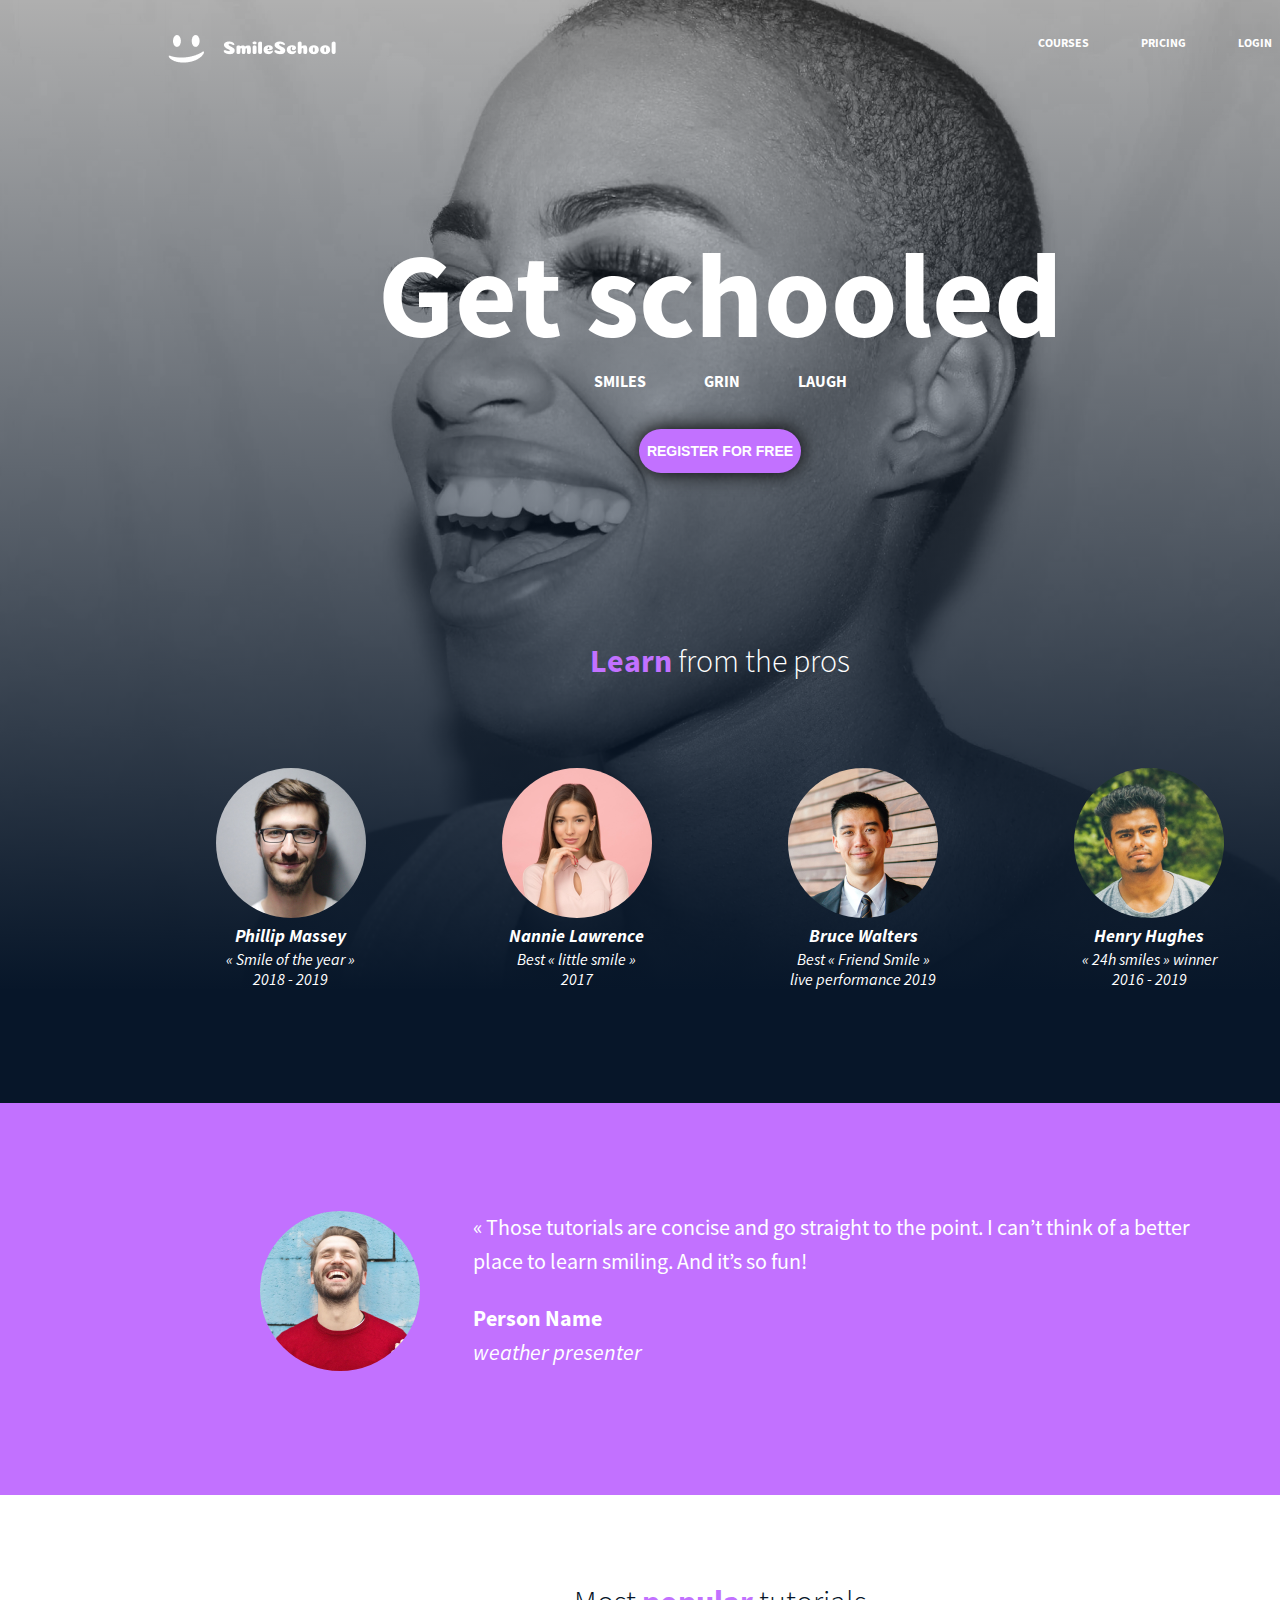
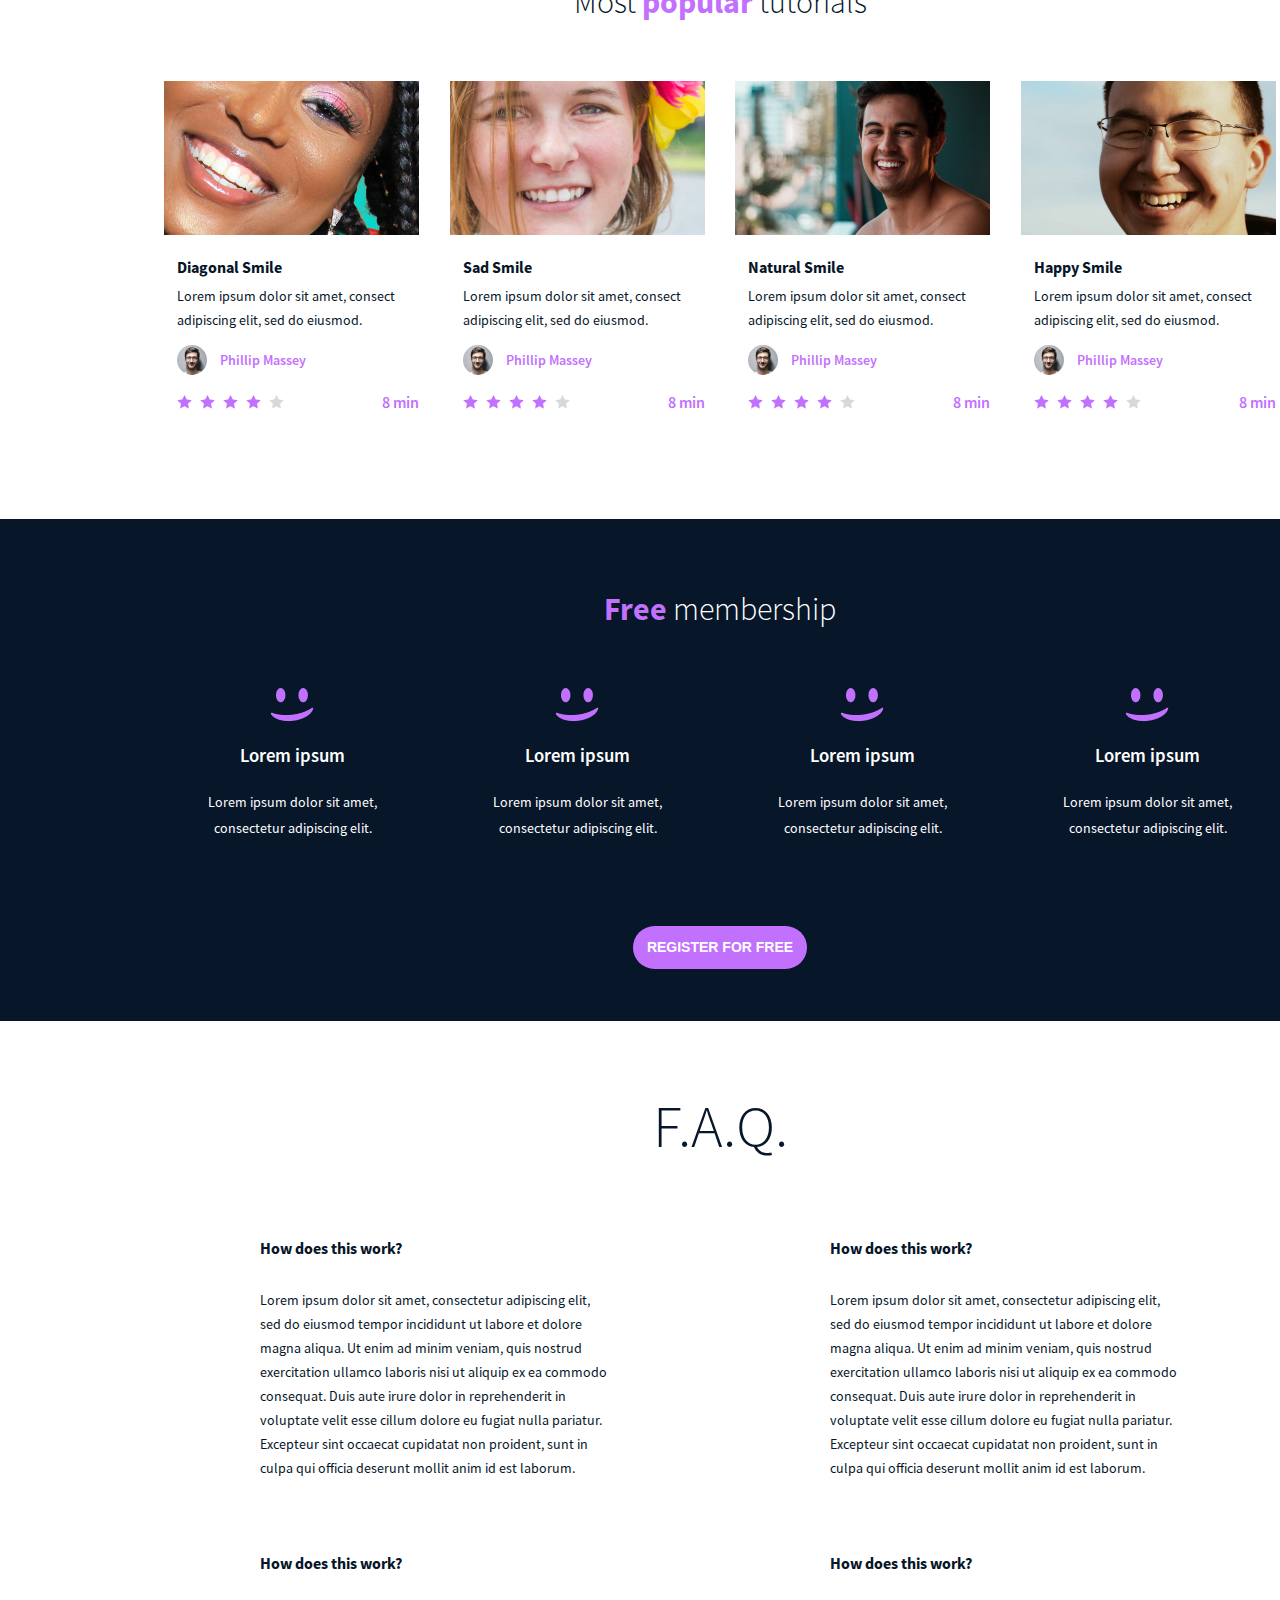
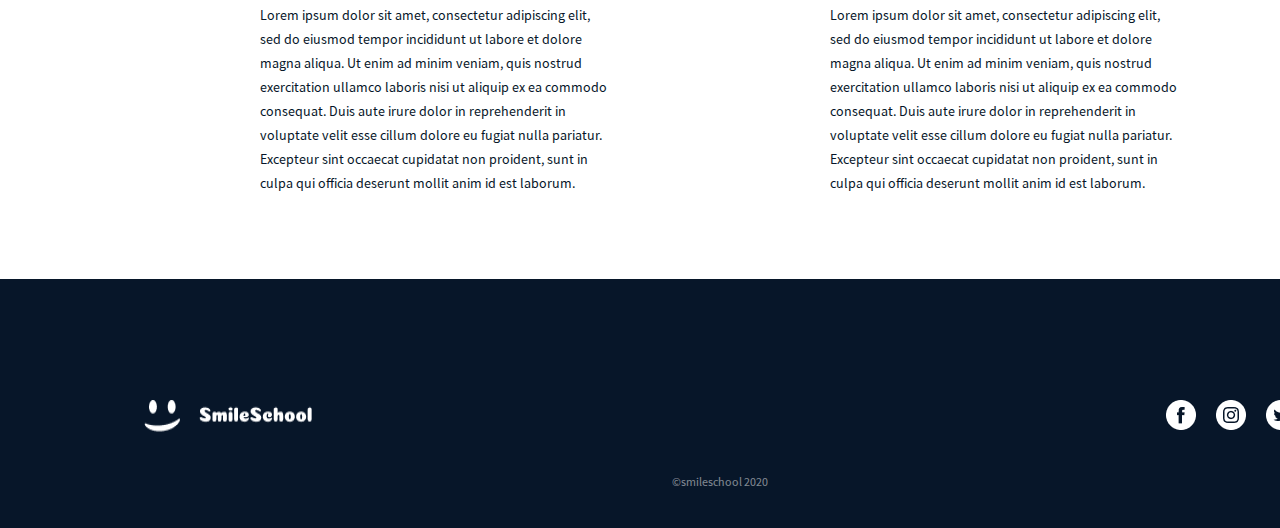
==== css_advanced/index.html @ 0a0bbfdd "Ad filter to background image" ====
<!DOCTYPE html>
<html lang="en">
<head>
    <link rel="stylesheet" href="styles.css">
    <meta charset="utf-8">
    <meta  name="viewport" content="width=device-width">
    
    <title>Get schooled</title>
</head>
<body>
    <header>
        <div id="header-div">
            <a href=""><img src="./images/logo.png" alt="Smile School logo"></a>
            <div id="header-menu">
                <a href="">COURSES</a>
                <a href="">PRICING</a>
                <a href="">LOGIN</a>
            </div>
        </div>
    </header>
    <main>
        <!-- BANNER SECTION-->
        <section id="banner-section">
            <div id="banner-background">
                <img id="banner-image" src="images/background.png" alt="woman smiling very happily with eyes semi closed, in a photo shoot">
            </div>
            <div>
                <h1>Get schooled</h1>
                <div id="subtitle">
                    <p>SMILES</p>
                    <p>GRIN</p>
                    <p>LAUGH</p>
                </div>
                <button id="banner-register-button" class="register-button">REGISTER FOR FREE</button>
            </div>
            <div id="pros-div">
                <h2><span>Learn</span> from the pros</h2>
                <div id="pros-quotes-div">
                    <div class="pro-quote-div">
                        <img class="round-edge" src="./images/pros/0.png" alt="Phillip's photo">
                        <h3 class="pros-quote-author">Phillip Massey</h3>
                        <p>
                            « Smile of the year »
                            <br>
                            2018 - 2019
                        </p>
                    </div>
                    <div class="pro-quote-div">
                        <img class="round-edge" src="./images/pros/1.png" alt="Nannie's photo">
                        <h3 class="pros-quote-author">Nannie Lawrence</h3>
                        <p>
                            Best « little smile »
                            <br>
                            2017
                        </p>
                    </div>
                    <div class="pro-quote-div">
                        <img class="round-edge" src="./images/pros/2.png" alt="Bruce's photo">
                        <h3 class="pros-quote-author">Bruce Walters</h3>
                        <p>
                            Best « Friend Smile »
                            <br>
                            live performance 2019
                        </p>
                    </div>
                    <div class="pro-quote-div">
                        <img class="round-edge" src="./images/pros/3.png" alt="Henry's photo">
                        <h3 class="pros-quote-author">Henry Hughes</h3>
                        <p>
                            « 24h smiles » winner
                            <br>
                            2016 - 2019
                        </p>
                    </div>
                </div>
            </div>
        </section>
        <!-- QUOTE BLOCK -->

        <section id="quote-section">
            <div id="quote-div">
                <img class="round-edge" src="./images/testimony_profile.png" alt="weather presenter's photo">
                <figure>
                    <blockquote>
                        « Those tutorials are concise and go straight to the point. I can’t think of a better place to learn smiling. And it’s so fun!
                    </blockquote>
                    <div>
                        <cite>Person Name</cite>
                    
                        <figcaption>weather presenter</figcaption>
                    </div>
                </figure>
            </div>
        </section>

        <!-- VIDEOS SECTION -->

        <section id="videos-section">
            <h2>Most <span>popular</span> tutorials</h2>
            <div id="videos-block">
                <div class="video-block">
                    <img src="./images/tutorials/thumbnails/0.png" alt="">
                    <h3>Diagonal Smile</h3>
                    <p>Lorem ipsum dolor sit amet, consect adipiscing elit, sed do eiusmod.</p>
                    <div class="author-block">
                        <img class="round-edge" src="./images/tutorials/authors/0.png" alt="Phillip Massey's photo">
                        <h4>Phillip Massey</h4>
                    </div>
                    <div class="rating-block">
                        <img src="images/tutorials/rating.png" alt="4 stars">
                        <span>8 min</span>
                    </div>
                </div>
                <div class="video-block">
                    <img src="./images/tutorials/thumbnails/1.png" alt="">
                    <h3>Sad Smile</h3>
                    <p>Lorem ipsum dolor sit amet, consect adipiscing elit, sed do eiusmod.</p>
                    <div class="author-block">
                        <img class="round-edge" src="./images/tutorials/authors/0.png" alt="">
                        <h4>Phillip Massey</h4>
                    </div>
                    <div class="rating-block">
                        <img src="images/tutorials/rating.png" alt="4 stars">
                        <span>8 min</span>
                    </div>
                </div>
                <div class="video-block">
                    <img src="./images/tutorials/thumbnails/2.png" alt="">
                    <h3>Natural Smile</h3>
                    <p>Lorem ipsum dolor sit amet, consect adipiscing elit, sed do eiusmod.</p>
                    <div class="author-block">
                        <img class="round-edge" src="./images/tutorials/authors/0.png" alt="">
                        <h4>Phillip Massey</h4>
                    </div>
                    <div class="rating-block">
                        <img src="images/tutorials/rating.png" alt="4 stars">
                        <span>8 min</span>
                    </div>
                </div>
                <div class="video-block">
                    <img src="./images/tutorials/thumbnails/3.png" alt="">
                    <h3>Happy Smile</h3>
                    <p>Lorem ipsum dolor sit amet, consect adipiscing elit, sed do eiusmod.</p>
                    <div class="author-block">
                        <img class="round-edge" src="./images/tutorials/authors/0.png" alt="">
                        <h4>Phillip Massey</h4>
                    </div>
                    <div class="rating-block">
                        <img src="images/tutorials/rating.png" alt="4 stars">
                        <span>8 min</span>
                    </div>
                </div>
            </div>
        </section>

        <section id="membership-section">
            <h2><span>Free</span> membership</h2>
            <div id="memberships-list">
                <div class="membership">
                    <img src="./images/smile.png" alt="Smile School's logo, without text">
                    <h3>Lorem ipsum</h3>
                    <p>Lorem ipsum dolor sit amet, consectetur adipiscing elit.</p>
                </div>
                <div class="membership">
                    <img src="./images/smile.png" alt="Smile School's logo, without text">
                    <h3>Lorem ipsum</h3>
                    <p>Lorem ipsum dolor sit amet, consectetur adipiscing elit.</p>
                </div>
                <div class="membership">
                    <img src="./images/smile.png" alt="Smile School's logo, without text">
                    <h3>Lorem ipsum</h3>
                    <p>Lorem ipsum dolor sit amet, consectetur adipiscing elit.</p>
                </div>
                <div class="membership">
                    <img src="./images/smile.png" alt="Smile School's logo, without text">
                    <h3>Lorem ipsum</h3>
                    <p>Lorem ipsum dolor sit amet, consectetur adipiscing elit.</p>
                </div>
            </div>
            <button id="membership-register-button" class="register-button">REGISTER FOR FREE</button>
        </section>

        <section id="FAQ-section">
            <h2>F.A.Q.</h2>
            <div class="FAQ-row-block">
                <div class="FAQ-item-block">
                    <h3 class="FAQ-question">How does this work?</h3>
                    <p class="FAQ-answer">Lorem ipsum dolor sit amet, consectetur adipiscing elit, sed do eiusmod tempor incididunt ut labore et dolore magna aliqua. Ut enim ad minim veniam, quis nostrud exercitation ullamco laboris nisi ut aliquip ex ea commodo consequat. Duis aute irure dolor in reprehenderit in voluptate velit esse cillum dolore eu fugiat nulla pariatur. Excepteur sint occaecat cupidatat non proident, sunt in culpa qui officia deserunt mollit anim id est laborum.</p>
                </div>
                <div class="FAQ-item-block">
                    <h3 class="FAQ-question">How does this work?</h3>
                    <p class="FAQ-answer">Lorem ipsum dolor sit amet, consectetur adipiscing elit, sed do eiusmod tempor incididunt ut labore et dolore magna aliqua. Ut enim ad minim veniam, quis nostrud exercitation ullamco laboris nisi ut aliquip ex ea commodo consequat. Duis aute irure dolor in reprehenderit in voluptate velit esse cillum dolore eu fugiat nulla pariatur. Excepteur sint occaecat cupidatat non proident, sunt in culpa qui officia deserunt mollit anim id est laborum.</p>
                </div>
            </div>
            <div class="FAQ-row-block">
                <div class="FAQ-item-block">
                    <h3 class="FAQ-question">How does this work?</h3>
                    <p class="FAQ-answer">Lorem ipsum dolor sit amet, consectetur adipiscing elit, sed do eiusmod tempor incididunt ut labore et dolore magna aliqua. Ut enim ad minim veniam, quis nostrud exercitation ullamco laboris nisi ut aliquip ex ea commodo consequat. Duis aute irure dolor in reprehenderit in voluptate velit esse cillum dolore eu fugiat nulla pariatur. Excepteur sint occaecat cupidatat non proident, sunt in culpa qui officia deserunt mollit anim id est laborum.</p>
                </div>
                <div class="FAQ-item-block">
                    <h3 class="FAQ-question">How does this work?</h3>
                    <p class="FAQ-answer">Lorem ipsum dolor sit amet, consectetur adipiscing elit, sed do eiusmod tempor incididunt ut labore et dolore magna aliqua. Ut enim ad minim veniam, quis nostrud exercitation ullamco laboris nisi ut aliquip ex ea commodo consequat. Duis aute irure dolor in reprehenderit in voluptate velit esse cillum dolore eu fugiat nulla pariatur. Excepteur sint occaecat cupidatat non proident, sunt in culpa qui officia deserunt mollit anim id est laborum.</p>
                </div>
            </div>
        </section>
    </main>
    <footer>
        <div>
            <div id="footer-row-block">
                <img src="./images/logo.png" alt="Smile School's logo, with its name">
                <div id="footer-sites">
                    <a href=""><img src="./images/footer/Facebook_White.png" alt="Facebook logo"></a>
                    <a href=""><img src="./images/footer/Instagram_White.png" alt="Instagram logo"></a>
                    <a href=""><img src="./images/footer/Twitter_White.png" alt="Twitter logo"></a>
                </div>
            </div>
            <p id="footer-copyright">©smileschool 2020</p>
        </div>
    </footer>
</body>
</html>
---- css_advanced/styles.css ----
@font-face {
    font-family: 'Source Sans Pro';
    src: url('./fonts/SourceSansPro-Regular.otf');
}

@font-face {
    font-family: 'Source Sans Pro';
    src: url('./fonts/SourceSansPro-Light.otf');
    font-weight: 300;
}

@font-face {
    font-family: 'Source Sans Pro';
    src: url('./fonts/SourceSansPro-Semibold.otf');
    font-weight: 600;
}

@font-face {
    font-family: 'Source Sans Pro';
    src: url('./fonts/SourceSansPro-Bold.otf');
    font-weight: bold;
}

@font-face {
    font-family: 'Source Sans Pro';
    src: url('./fonts/SourceSansPro-BoldIt.otf');
    font-weight: bold;
    font-style: italic;
}

@font-face {
    font-family: 'Source Sans Pro';
    src: url('./fonts/SourceSansPro-It.otf');
    font-style: italic;
}

@font-face {
    font-family: 'Source Sans Pro';
    src: url('./fonts/SourceSansPro-Black.otf');
    font-weight: 900;
}

body {
    width: 1440px;
    margin: 0;
    padding: 0;

    font-family: 'Source Sans Pro';
}

header {
    width: inherit;

    position: absolute;
    top: 35.02px;

    color: #FFFFFF;

    z-index: 1;
}

#header-div {
    width: 1103.41px;
    height: 29.46px;

    margin: auto;

    display: flex;
    justify-content: space-between;
}

#header-menu {
    width: 234px;
    height: 15px;
    display: flex;
    justify-content: space-between;
}

header a {
    font-weight: bold;
    font-size: 12px;
    line-height: 15.08px;
    text-decoration: none;
    color: #FFFFFF;
}

.round-edge {
    object-fit: cover;
    border-radius: 50%;
}

#banner-section {
    background-color: #071629;
    color: #FFFFFF;
    text-align: center;
}

#banner-section * {
    margin: 0;
}
#banner-section > * {
    position: relative;
    z-index: 1;
}
#banner-background {
    position: absolute;
    top: 0;
    left: 0;
    z-index: 0;
}
#banner-image {
    z-index: 0;
    filter: grayscale(100%);
}

#banner-background:after {
    position: absolute;
    content: "";
    height: 100%;
    width: 100%;
    top: 0;
    left: 0;
    background: linear-gradient(to bottom, #07162900, #071629FF);
}

#banner-register-button {
    background-color: #C271FF;
    margin-top: 38px;

    box-shadow: 0px 0px 20px 0px #000000;
}

#banner-section h1 {
    font-size: 120px;
    line-height: 150.84px;

    padding-top: 220px;
}

#subtitle {
    width: 253px;
    margin: auto;

    display: flex;
    justify-content: space-between;

    font-size: 16px;
    font-weight: bold;
    line-height: 20.11px;
}

#banner-section h2 {
    font-weight: 300;
    font-size: 32px;
    line-height: 40.22px;
    color: #FFFFFF;
}

#pros-div {
    height: 364.37px;

    margin-top: 168px;
    padding-bottom: 98px;

    display: flex;
    flex-direction: column;
    justify-content: space-between;
}

#pros-div h2 {
    font-size: 32px;
    font-weight: 300;
    line-height: 40.22px;
}

#pros-quotes-div {
    width: 1009px;
    height: 237px;

    margin: auto;
    margin-top: 0px;
    margin-bottom: 0px;

    display: flex;
    justify-content: space-between;

    font-style: italic;
    font-weight: normal;
}

#pros-quote-div {
    text-align: center;
    width: max-content;
}

.pros-quote-author {
    font-size: 18px;
    line-height: 27px;
    font-weight: 900;
}

.register-button {
    color: #FFFFFF;
    background-color: #C271FF;

    font-size: 14px;
    font-weight: 600;

    width: 162px;
    height: 44px;

    border: none;
    border-radius: 22px;

    margin: auto;
    margin-top: 0;
    margin-bottom: 0;
}

#quote-section {
    height: 392px;

    color: #FFFFFF;
    background-color: #C271FF;

    font-size: 22px;
    line-height: 33.6px;
}
#quote-div {
    width: 943px;
    height: 160px;

    position: relative;
    left: 260px;
    top: 108px;

    display: flex;
    justify-content: space-between;
}

#quote-div * {
    margin: 0;
}

#quote-section figure {
    width: 730px;
    height: 158px;

    display: flex;
    flex-direction: column;
    justify-content: space-between;

    text-align: left;
}
#quote-section cite {
    font-weight: bold;
    font-style: normal;
}
#quote-section figcaption {
    font-style: italic;
}

h2 {
    font-weight: 300;
    font-size: 32px;
    line-height: 40.22px;
}

h2 span {
    color: #C271FF;

    font-weight: bold;
}

#videos-section {
    text-align: center;

    color: #071629;

    width: 1228px;
    height: 450px;

    margin: auto;
    margin-top: 87px;
    margin-bottom: 87px;

    display: flex;
    flex-direction: column;
    justify-content: space-between;
}
#videos-section h2 {
    margin: 0;
}
#videos-block {
    padding: 58px;
    display: flex;
    justify-content: space-between;
    text-align: left;
}
.video-block {
    width: 255px;
    height: 335px;
}
.video-block * {
    margin: 0px;
}
.video-block > * {
    margin: 0px 0px 0px 13px;
}

.video-block > img {
    margin-left: 0px;
    margin-bottom: 18px;
}
.video-block h3 {
    color: #071629;

    font-weight: bold;
    font-size: 16px;
    line-height: 20.11px;

    margin-bottom: 7.6px;
}
.video-block p {
    color: #071629;

    height: 48px;
    margin-bottom: 13px;

    font-weight: normal;
    font-size: 14px;
    line-height: 24px;
}
.author-block {
    display: flex;
    align-items: center;

    margin-bottom: 14px;
}
.author-block h4 {
    color: #C271FF;

    font-weight: 600;
    font-size: 14px;
    line-height: 27px;

    margin-left: 13px;
}

.rating-block {
    display: flex;
    justify-content: space-between;
    align-items: center;
}

.rating-block span {
    color: #C271FF;
    font-weight: 600;
    size: 14px;
    line-height: 27px;
}

#membership-section {
    color: #FFFFFF;
    background-color: #071629;
    text-align: center;

    height: 502px;

    box-sizing: border-box;
    padding-top: 70px;
    padding-bottom: 52px;

    display: flex;
    flex-direction: column;
}
#membership-section * {
    box-sizing: content-box;
}

#membership-section h2 {
    margin: 0;
}

#memberships-list {
    display: flex;
    justify-content: space-between;
    padding: 58px 164px 85px 164px;
}

.membership {
    width: 257px;
    height: 153px;

    display: flex;
    flex-direction: column;
    justify-content: space-between;
}
.membership * {
    margin: 0 auto;
}

.membership h3 {
    font-weight: 600;
    size: 18px;
    line-height: 26px;
}

.membership p {
    width: 215px;

    font-weight: normal;
    font-size: 14px;
    line-height: 26px;
}

#FAQ-section {
    margin: auto;
    margin-top: 67px;
    margin-bottom: 84px;

    width: 920px;
    height: 707px;

    display: flex;
    flex-direction: column;
    justify-content: space-between;

    color: #071629;
}

#FAQ-section * {
    margin: 0;
}

#FAQ-section h2 {
    font-weight: 300;
    font-size: 60px;
    line-height: 75.42px;

    align-self: center;
}

.FAQ-row-block {
    display: flex;
    justify-content: space-between;
}

.FAQ-item-block {
    width: 350px;
    height: 242px;

    display: flex;
    flex-direction: column;
    justify-content: space-between;
}

.FAQ-question {
    font-weight: bold;
    font-size: 16px;
    line-height: 20.11px;
}

.FAQ-answer {
    font-weight: normal;
    font-size: 14px;
    line-height: 24px;
}

footer {
    display: flex;
    height: 249px;
    background-color: #071629;
    justify-content: flex-end;
    flex-direction: column;
    padding: 0 10% 0 10%;
}
  
#footer-row-block {
    display: flex;
    justify-content: space-between;
    margin-bottom: 40px;
}

#footer-sites {
    width: 130px;
    display: flex;
    justify-content: space-between;
}
  
#footer-copyright {
    color: rgba(255, 255, 255, 0.502);

    text-align: center;

    font-size: 12px;
    line-height: 15.08px;

    margin-bottom: 39px;
}
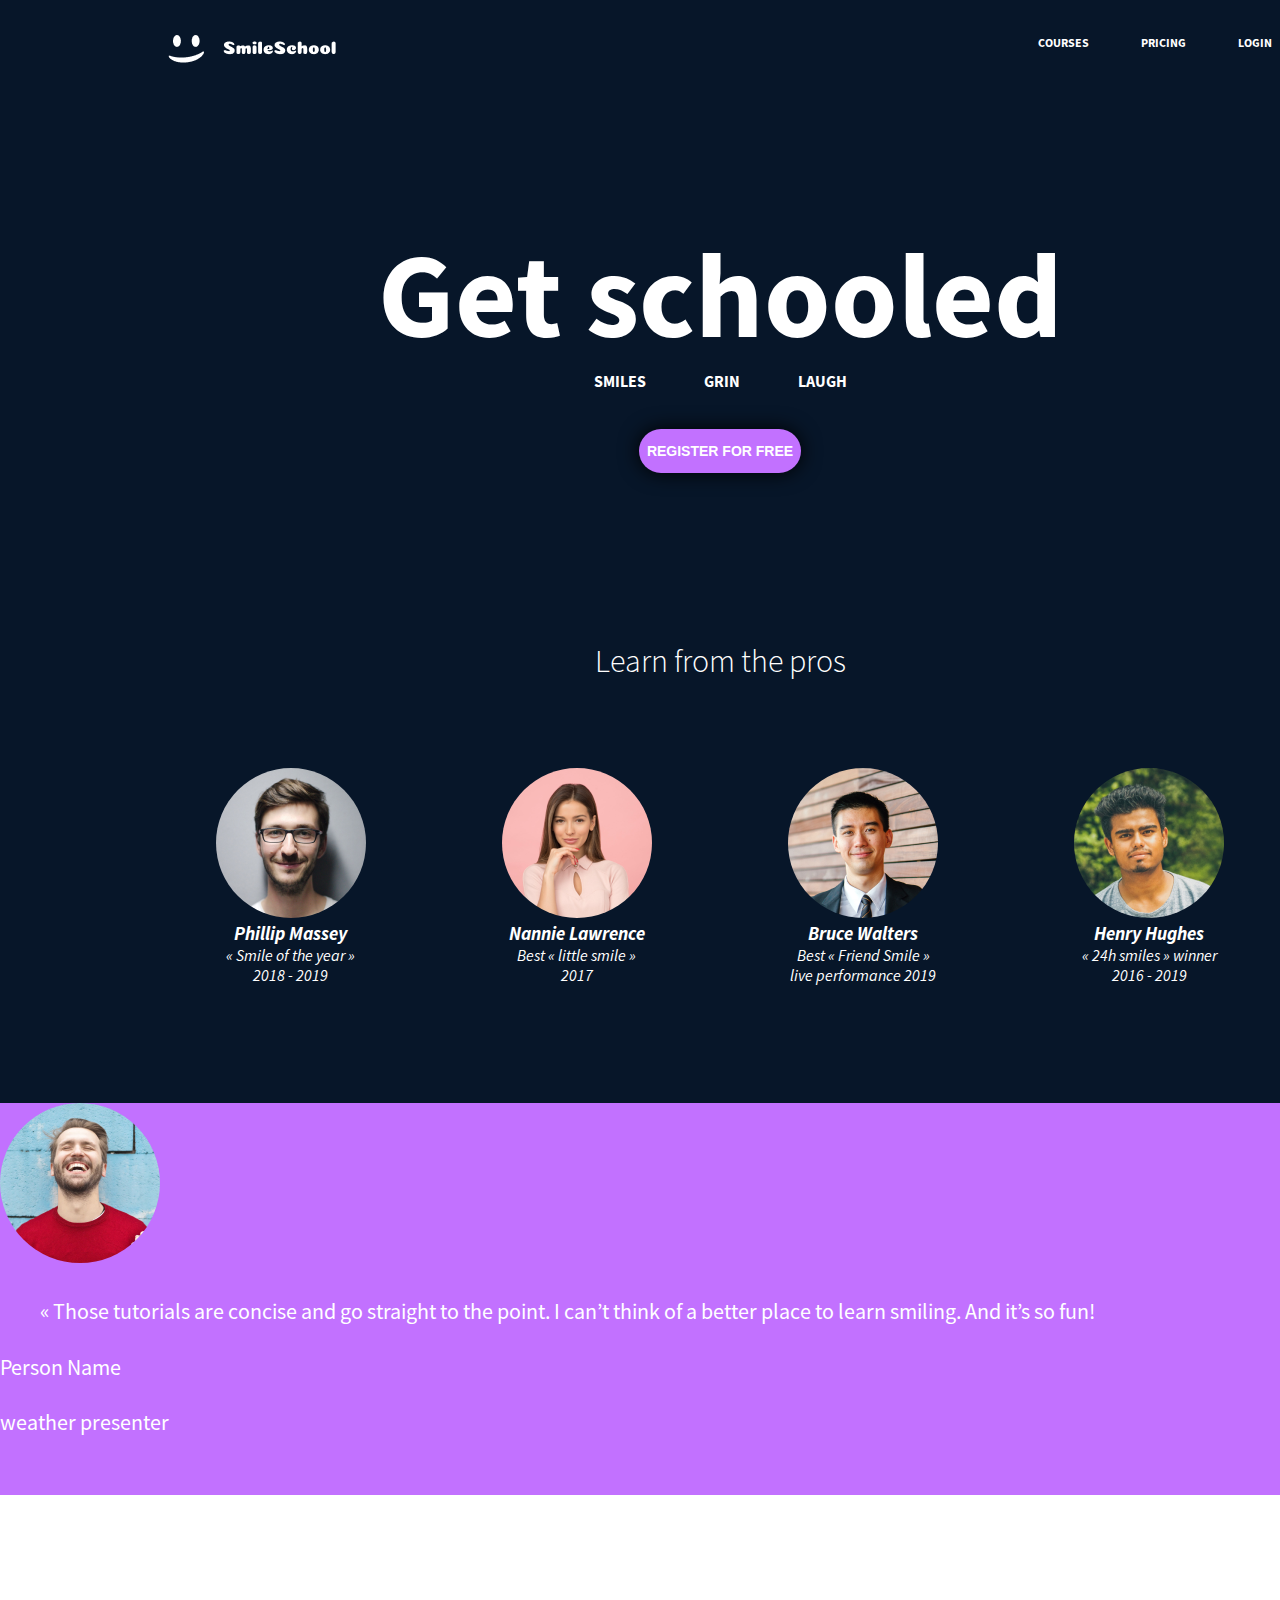
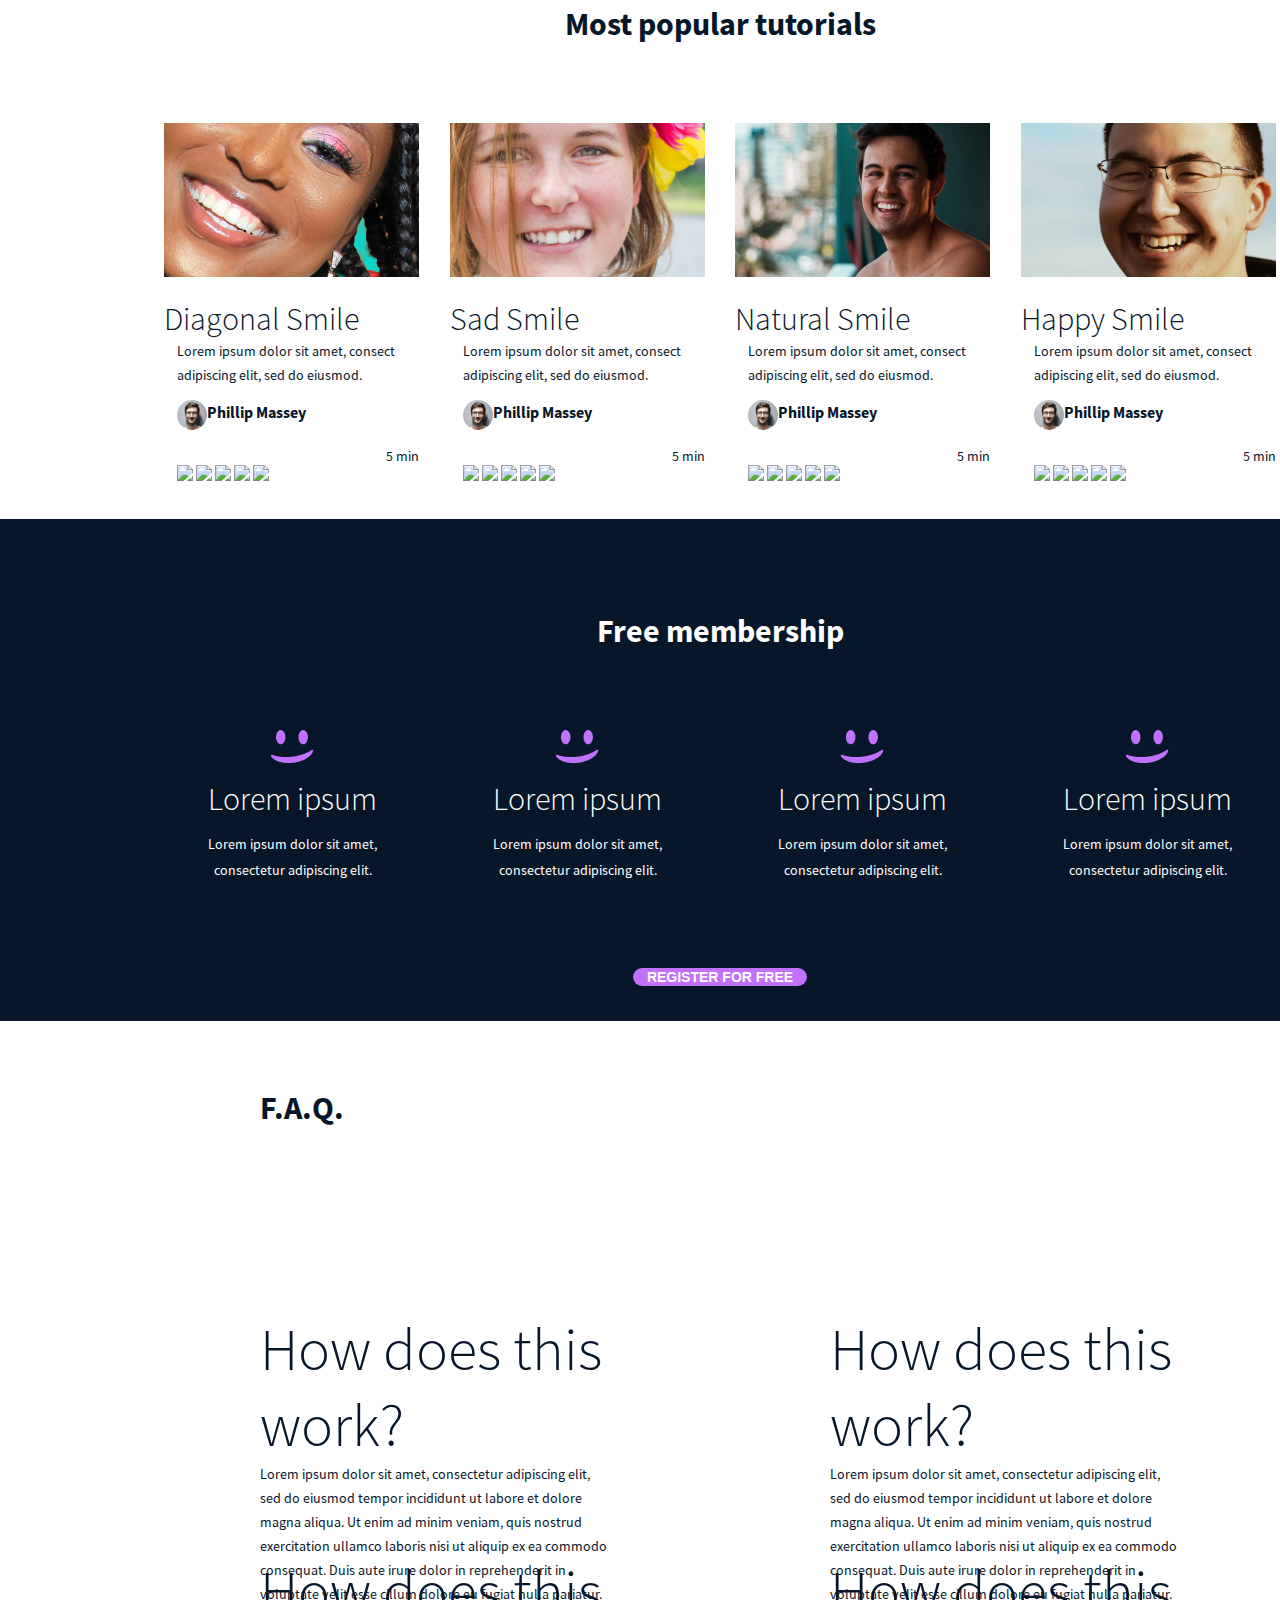
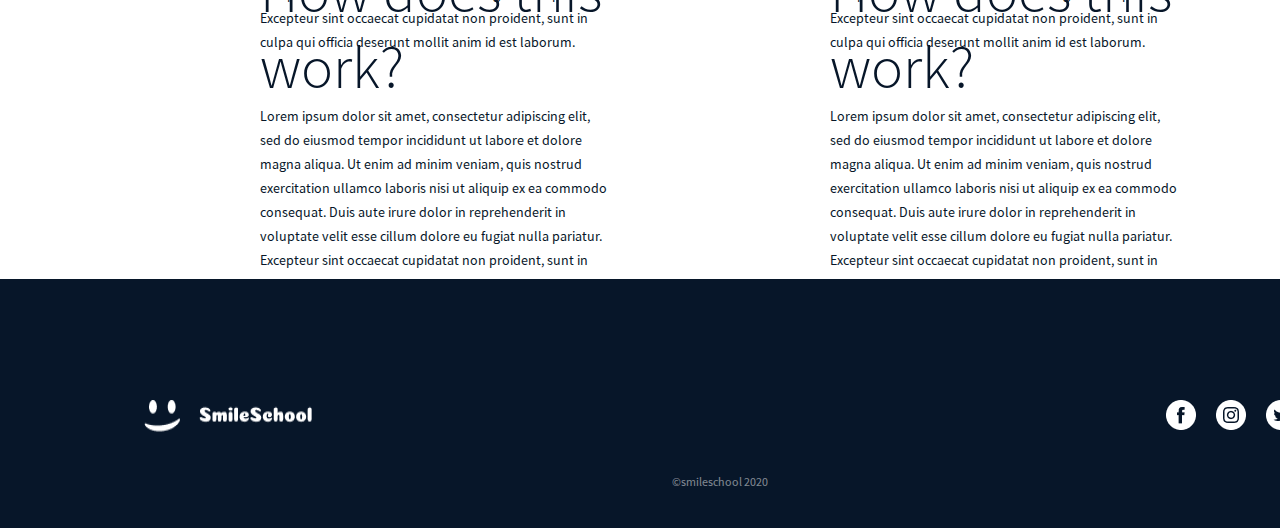
==== commit 4db5772e: "Copy webpage from HTML to CSS" ====
--- a/css_advanced/index.html
+++ b/css_advanced/index.html
@@ -10,7 +10,7 @@
 <body>
     <header>
         <div id="header-div">
-            <a href=""><img src="./images/logo.png" alt="Smile School logo"></a>
+            <a href=""><img src="images/logo.png" alt="Smile School logo" /></a>
             <div id="header-menu">
                 <a href="">COURSES</a>
                 <a href="">PRICING</a>
@@ -20,52 +20,50 @@
     </header>
     <main>
         <!-- BANNER SECTION-->
+
         <section id="banner-section">
-            <div id="banner-background">
-                <img id="banner-image" src="images/background.png" alt="woman smiling very happily with eyes semi closed, in a photo shoot">
-            </div>
             <div>
                 <h1>Get schooled</h1>
-                <div id="subtitle">
-                    <p>SMILES</p>
-                    <p>GRIN</p>
-                    <p>LAUGH</p>
-                </div>
+                <p id="subtitle">
+                    <span>SMILES</span>
+                    <span>GRIN</span>
+                    <span>LAUGH</span>
+                </p>
                 <button id="banner-register-button" class="register-button">REGISTER FOR FREE</button>
             </div>
             <div id="pros-div">
-                <h2><span>Learn</span> from the pros</h2>
+                <h2>Learn from the pros</h2>
                 <div id="pros-quotes-div">
-                    <div class="pro-quote-div">
-                        <img class="round-edge" src="./images/pros/0.png" alt="Phillip's photo">
-                        <h3 class="pros-quote-author">Phillip Massey</h3>
+                    <div>
+                        <img class="round-edge" src="images/pros/0.png" alt="Phillip's photo">
+                        <h3>Phillip Massey</h3>
                         <p>
                             « Smile of the year »
                             <br>
                             2018 - 2019
                         </p>
                     </div>
-                    <div class="pro-quote-div">
-                        <img class="round-edge" src="./images/pros/1.png" alt="Nannie's photo">
-                        <h3 class="pros-quote-author">Nannie Lawrence</h3>
+                    <div>
+                        <img class="round-edge" src="images/pros/1.png" alt="Nannie's photo">
+                        <h3>Nannie Lawrence</h3>
                         <p>
                             Best « little smile »
                             <br>
                             2017
                         </p>
                     </div>
-                    <div class="pro-quote-div">
-                        <img class="round-edge" src="./images/pros/2.png" alt="Bruce's photo">
-                        <h3 class="pros-quote-author">Bruce Walters</h3>
+                    <div>
+                        <img class="round-edge" src="images/pros/2.png" alt="Bruce's photo">
+                        <h3>Bruce Walters</h3>
                         <p>
                             Best « Friend Smile »
                             <br>
                             live performance 2019
                         </p>
                     </div>
-                    <div class="pro-quote-div">
-                        <img class="round-edge" src="./images/pros/3.png" alt="Henry's photo">
-                        <h3 class="pros-quote-author">Henry Hughes</h3>
+                    <div>
+                        <img class="round-edge" src="images/pros/3.png" alt="Henry's photo">
+                        <h3>Henry Hughes</h3>
                         <p>
                             « 24h smiles » winner
                             <br>
@@ -78,128 +76,155 @@
         <!-- QUOTE BLOCK -->
 
         <section id="quote-section">
-            <div id="quote-div">
-                <img class="round-edge" src="./images/testimony_profile.png" alt="weather presenter's photo">
-                <figure>
+            <div>
+                <img class="round-edge" src="images/testimony_profile.png" alt="weather presenter's photo">
+                <div role="">
                     <blockquote>
                         « Those tutorials are concise and go straight to the point. I can’t think of a better place to learn smiling. And it’s so fun!
                     </blockquote>
-                    <div>
-                        <cite>Person Name</cite>
-                    
-                        <figcaption>weather presenter</figcaption>
-                    </div>
-                </figure>
+                    <p>Person Name</p>
+                    <p>weather presenter</p>
+                </div>
             </div>
         </section>
 
         <!-- VIDEOS SECTION -->
 
         <section id="videos-section">
-            <h2>Most <span>popular</span> tutorials</h2>
+            <h1>Most popular tutorials</h1>
             <div id="videos-block">
                 <div class="video-block">
-                    <img src="./images/tutorials/thumbnails/0.png" alt="">
-                    <h3>Diagonal Smile</h3>
-                    <p>Lorem ipsum dolor sit amet, consect adipiscing elit, sed do eiusmod.</p>
-                    <div class="author-block">
-                        <img class="round-edge" src="./images/tutorials/authors/0.png" alt="Phillip Massey's photo">
-                        <h4>Phillip Massey</h4>
-                    </div>
-                    <div class="rating-block">
-                        <img src="images/tutorials/rating.png" alt="4 stars">
-                        <span>8 min</span>
-                    </div>
-                </div>
-                <div class="video-block">
-                    <img src="./images/tutorials/thumbnails/1.png" alt="">
-                    <h3>Sad Smile</h3>
-                    <p>Lorem ipsum dolor sit amet, consect adipiscing elit, sed do eiusmod.</p>
-                    <div class="author-block">
-                        <img class="round-edge" src="./images/tutorials/authors/0.png" alt="">
-                        <h4>Phillip Massey</h4>
-                    </div>
-                    <div class="rating-block">
-                        <img src="images/tutorials/rating.png" alt="4 stars">
-                        <span>8 min</span>
-                    </div>
-                </div>
-                <div class="video-block">
-                    <img src="./images/tutorials/thumbnails/2.png" alt="">
-                    <h3>Natural Smile</h3>
-                    <p>Lorem ipsum dolor sit amet, consect adipiscing elit, sed do eiusmod.</p>
-                    <div class="author-block">
-                        <img class="round-edge" src="./images/tutorials/authors/0.png" alt="">
-                        <h4>Phillip Massey</h4>
-                    </div>
-                    <div class="rating-block">
-                        <img src="images/tutorials/rating.png" alt="4 stars">
-                        <span>8 min</span>
-                    </div>
-                </div>
-                <div class="video-block">
-                    <img src="./images/tutorials/thumbnails/3.png" alt="">
-                    <h3>Happy Smile</h3>
-                    <p>Lorem ipsum dolor sit amet, consect adipiscing elit, sed do eiusmod.</p>
-                    <div class="author-block">
-                        <img class="round-edge" src="./images/tutorials/authors/0.png" alt="">
-                        <h4>Phillip Massey</h4>
-                    </div>
-                    <div class="rating-block">
-                        <img src="images/tutorials/rating.png" alt="4 stars">
-                        <span>8 min</span>
-                    </div>
-                </div>
-            </div>
-        </section>
+                    <img src="images/tutorials/thumbnails/0.png" alt="">
+                    <h2>Diagonal Smile</h2>
+                    <p>Lorem ipsum dolor sit amet, consect adipiscing elit, sed do eiusmod.</p>
+                    <div class="author-block">
+                        <img class="round-edge" src="images/tutorials/authors/0.png" alt="Phillip Massey's photo">
+                        <h3>Phillip Massey</h3>
+                    </div>
+                    <div class="rating-block">
+                        <div class="stars-rating-score">
+                            <img src="images/tutorials/full_star.png">
+                            <img src="images/tutorials/full_star.png">
+                            <img src="images/tutorials/full_star.png">
+                            <img src="images/tutorials/full_star.png">
+                            <img src="images/tutorials/empty_star.png">
+                        </div>
+                        <p>5 min</p>
+                    </div>
+                </div>
+                <div class="video-block">
+                    <img src="images/tutorials/thumbnails/1.png" alt="">
+                    <h2>Sad Smile</h2>
+                    <p>Lorem ipsum dolor sit amet, consect adipiscing elit, sed do eiusmod.</p>
+                    <div class="author-block">
+                        <img class="round-edge" src="images/tutorials/authors/0.png" alt="">
+                        <h3>Phillip Massey</h3>
+                    </div>
+                    <div class="rating-block">
+                        <div class="stars-rating-score">
+                            <img src="images/tutorials/full_star.png">
+                            <img src="images/tutorials/full_star.png">
+                            <img src="images/tutorials/full_star.png">
+                            <img src="images/tutorials/full_star.png">
+                            <img src="images/tutorials/empty_star.png">
+                        </div>
+                        <p>5 min</p>
+                    </div>
+                </div>
+                <div class="video-block">
+                    <img src="images/tutorials/thumbnails/2.png" alt="">
+                    <h2>Natural Smile</h2>
+                    <p>Lorem ipsum dolor sit amet, consect adipiscing elit, sed do eiusmod.</p>
+                    <div class="author-block">
+                        <img class="round-edge" src="images/tutorials/authors/0.png" alt="">
+                        <h3>Phillip Massey</h3>
+                    </div>
+                    <div class="rating-block">
+                        <div class="stars-rating-score">
+                            <img src="images/tutorials/full_star.png">
+                            <img src="images/tutorials/full_star.png">
+                            <img src="images/tutorials/full_star.png">
+                            <img src="images/tutorials/full_star.png">
+                            <img src="images/tutorials/empty_star.png">
+                        </div>
+                        <p>5 min</p>
+                    </div>
+                </div>
+                <div class="video-block">
+                    <img src="images/tutorials/thumbnails/3.png" alt="">
+                    <h2>Happy Smile</h2>
+                    <p>Lorem ipsum dolor sit amet, consect adipiscing elit, sed do eiusmod.</p>
+                    <div class="author-block">
+                        <img class="round-edge" src="images/tutorials/authors/0.png" alt="">
+                        <h3>Phillip Massey</h3>
+                    </div>
+                    <div class="rating-block">
+                        <div class="stars-rating-score">
+                            <img src="images/tutorials/full_star.png">
+                            <img src="images/tutorials/full_star.png">
+                            <img src="images/tutorials/full_star.png">
+                            <img src="images/tutorials/full_star.png">
+                            <img src="images/tutorials/empty_star.png">
+                        </div>
+                        <p>5 min</p>
+                    </div>
+                </div>
+            </div>
+        </section>
+
+        <!-- Membreship Section -->
 
         <section id="membership-section">
-            <h2><span>Free</span> membership</h2>
+            <h1>Free membership</h1>
             <div id="memberships-list">
                 <div class="membership">
-                    <img src="./images/smile.png" alt="Smile School's logo, without text">
-                    <h3>Lorem ipsum</h3>
-                    <p>Lorem ipsum dolor sit amet, consectetur adipiscing elit.</p>
-                </div>
-                <div class="membership">
-                    <img src="./images/smile.png" alt="Smile School's logo, without text">
-                    <h3>Lorem ipsum</h3>
-                    <p>Lorem ipsum dolor sit amet, consectetur adipiscing elit.</p>
-                </div>
-                <div class="membership">
-                    <img src="./images/smile.png" alt="Smile School's logo, without text">
-                    <h3>Lorem ipsum</h3>
-                    <p>Lorem ipsum dolor sit amet, consectetur adipiscing elit.</p>
-                </div>
-                <div class="membership">
-                    <img src="./images/smile.png" alt="Smile School's logo, without text">
-                    <h3>Lorem ipsum</h3>
+                    <img src="images/smile.png" alt="Smile School's logo, without text">
+                    <h2>Lorem ipsum</h2>
+                    <p>Lorem ipsum dolor sit amet, consectetur adipiscing elit.</p>
+                </div>
+                <div class="membership">
+                    <img src="images/smile.png" alt="Smile School's logo, without text">
+                    <h2>Lorem ipsum</h2>
+                    <p>Lorem ipsum dolor sit amet, consectetur adipiscing elit.</p>
+                </div>
+                <div class="membership">
+                    <img src="images/smile.png" alt="Smile School's logo, without text">
+                    <h2>Lorem ipsum</h2>
+                    <p>Lorem ipsum dolor sit amet, consectetur adipiscing elit.</p>
+                </div>
+                <div class="membership">
+                    <img src="images/smile.png" alt="Smile School's logo, without text">
+                    <h2>Lorem ipsum</h2>
                     <p>Lorem ipsum dolor sit amet, consectetur adipiscing elit.</p>
                 </div>
             </div>
             <button id="membership-register-button" class="register-button">REGISTER FOR FREE</button>
         </section>
 
+        <!-- FAQ Section -->
+
         <section id="FAQ-section">
-            <h2>F.A.Q.</h2>
-            <div class="FAQ-row-block">
-                <div class="FAQ-item-block">
-                    <h3 class="FAQ-question">How does this work?</h3>
-                    <p class="FAQ-answer">Lorem ipsum dolor sit amet, consectetur adipiscing elit, sed do eiusmod tempor incididunt ut labore et dolore magna aliqua. Ut enim ad minim veniam, quis nostrud exercitation ullamco laboris nisi ut aliquip ex ea commodo consequat. Duis aute irure dolor in reprehenderit in voluptate velit esse cillum dolore eu fugiat nulla pariatur. Excepteur sint occaecat cupidatat non proident, sunt in culpa qui officia deserunt mollit anim id est laborum.</p>
-                </div>
-                <div class="FAQ-item-block">
-                    <h3 class="FAQ-question">How does this work?</h3>
-                    <p class="FAQ-answer">Lorem ipsum dolor sit amet, consectetur adipiscing elit, sed do eiusmod tempor incididunt ut labore et dolore magna aliqua. Ut enim ad minim veniam, quis nostrud exercitation ullamco laboris nisi ut aliquip ex ea commodo consequat. Duis aute irure dolor in reprehenderit in voluptate velit esse cillum dolore eu fugiat nulla pariatur. Excepteur sint occaecat cupidatat non proident, sunt in culpa qui officia deserunt mollit anim id est laborum.</p>
-                </div>
-            </div>
-            <div class="FAQ-row-block">
-                <div class="FAQ-item-block">
-                    <h3 class="FAQ-question">How does this work?</h3>
-                    <p class="FAQ-answer">Lorem ipsum dolor sit amet, consectetur adipiscing elit, sed do eiusmod tempor incididunt ut labore et dolore magna aliqua. Ut enim ad minim veniam, quis nostrud exercitation ullamco laboris nisi ut aliquip ex ea commodo consequat. Duis aute irure dolor in reprehenderit in voluptate velit esse cillum dolore eu fugiat nulla pariatur. Excepteur sint occaecat cupidatat non proident, sunt in culpa qui officia deserunt mollit anim id est laborum.</p>
-                </div>
-                <div class="FAQ-item-block">
-                    <h3 class="FAQ-question">How does this work?</h3>
-                    <p class="FAQ-answer">Lorem ipsum dolor sit amet, consectetur adipiscing elit, sed do eiusmod tempor incididunt ut labore et dolore magna aliqua. Ut enim ad minim veniam, quis nostrud exercitation ullamco laboris nisi ut aliquip ex ea commodo consequat. Duis aute irure dolor in reprehenderit in voluptate velit esse cillum dolore eu fugiat nulla pariatur. Excepteur sint occaecat cupidatat non proident, sunt in culpa qui officia deserunt mollit anim id est laborum.</p>
+            <h1>F.A.Q.</h1>
+            <div id="FAQ-content">
+                <div class="FAQ-row-block">
+                    <div class="FAQ-item-block">
+                        <h2 class="FAQ-question">How does this work?</h2>
+                        <p class="FAQ-answer">Lorem ipsum dolor sit amet, consectetur adipiscing elit, sed do eiusmod tempor incididunt ut labore et dolore magna aliqua. Ut enim ad minim veniam, quis nostrud exercitation ullamco laboris nisi ut aliquip ex ea commodo consequat. Duis aute irure dolor in reprehenderit in voluptate velit esse cillum dolore eu fugiat nulla pariatur. Excepteur sint occaecat cupidatat non proident, sunt in culpa qui officia deserunt mollit anim id est laborum.</p>
+                    </div>
+                    <div class="FAQ-item-block">
+                        <h2 class="FAQ-question">How does this work?</h2>
+                        <p class="FAQ-answer">Lorem ipsum dolor sit amet, consectetur adipiscing elit, sed do eiusmod tempor incididunt ut labore et dolore magna aliqua. Ut enim ad minim veniam, quis nostrud exercitation ullamco laboris nisi ut aliquip ex ea commodo consequat. Duis aute irure dolor in reprehenderit in voluptate velit esse cillum dolore eu fugiat nulla pariatur. Excepteur sint occaecat cupidatat non proident, sunt in culpa qui officia deserunt mollit anim id est laborum.</p>
+                    </div>
+                </div>
+                <div class="FAQ-row-block">
+                    <div class="FAQ-item-block">
+                        <h2 class="FAQ-question">How does this work?</h2>
+                        <p class="FAQ-answer">Lorem ipsum dolor sit amet, consectetur adipiscing elit, sed do eiusmod tempor incididunt ut labore et dolore magna aliqua. Ut enim ad minim veniam, quis nostrud exercitation ullamco laboris nisi ut aliquip ex ea commodo consequat. Duis aute irure dolor in reprehenderit in voluptate velit esse cillum dolore eu fugiat nulla pariatur. Excepteur sint occaecat cupidatat non proident, sunt in culpa qui officia deserunt mollit anim id est laborum.</p>
+                    </div>
+                    <div class="FAQ-item-block">
+                        <h2 class="FAQ-question">How does this work?</h2>
+                        <p class="FAQ-answer">Lorem ipsum dolor sit amet, consectetur adipiscing elit, sed do eiusmod tempor incididunt ut labore et dolore magna aliqua. Ut enim ad minim veniam, quis nostrud exercitation ullamco laboris nisi ut aliquip ex ea commodo consequat. Duis aute irure dolor in reprehenderit in voluptate velit esse cillum dolore eu fugiat nulla pariatur. Excepteur sint occaecat cupidatat non proident, sunt in culpa qui officia deserunt mollit anim id est laborum.</p>
+                    </div>
                 </div>
             </div>
         </section>
@@ -207,15 +232,15 @@
     <footer>
         <div>
             <div id="footer-row-block">
-                <img src="./images/logo.png" alt="Smile School's logo, with its name">
+                <img src="images/logo.png" alt="Smile School's logo, with its name">
                 <div id="footer-sites">
-                    <a href=""><img src="./images/footer/Facebook_White.png" alt="Facebook logo"></a>
-                    <a href=""><img src="./images/footer/Instagram_White.png" alt="Instagram logo"></a>
-                    <a href=""><img src="./images/footer/Twitter_White.png" alt="Twitter logo"></a>
+                    <a href=""><img src="images/footer/Facebook_White.png" alt="Facebook logo"></a>
+                    <a href=""><img src="images/footer/Instagram_White.png" alt="Instagram logo"></a>
+                    <a href=""><img src="images/footer/Twitter_White.png" alt="Twitter logo"></a>
                 </div>
             </div>
             <p id="footer-copyright">©smileschool 2020</p>
         </div>
     </footer>
 </body>
-</html>+</html>
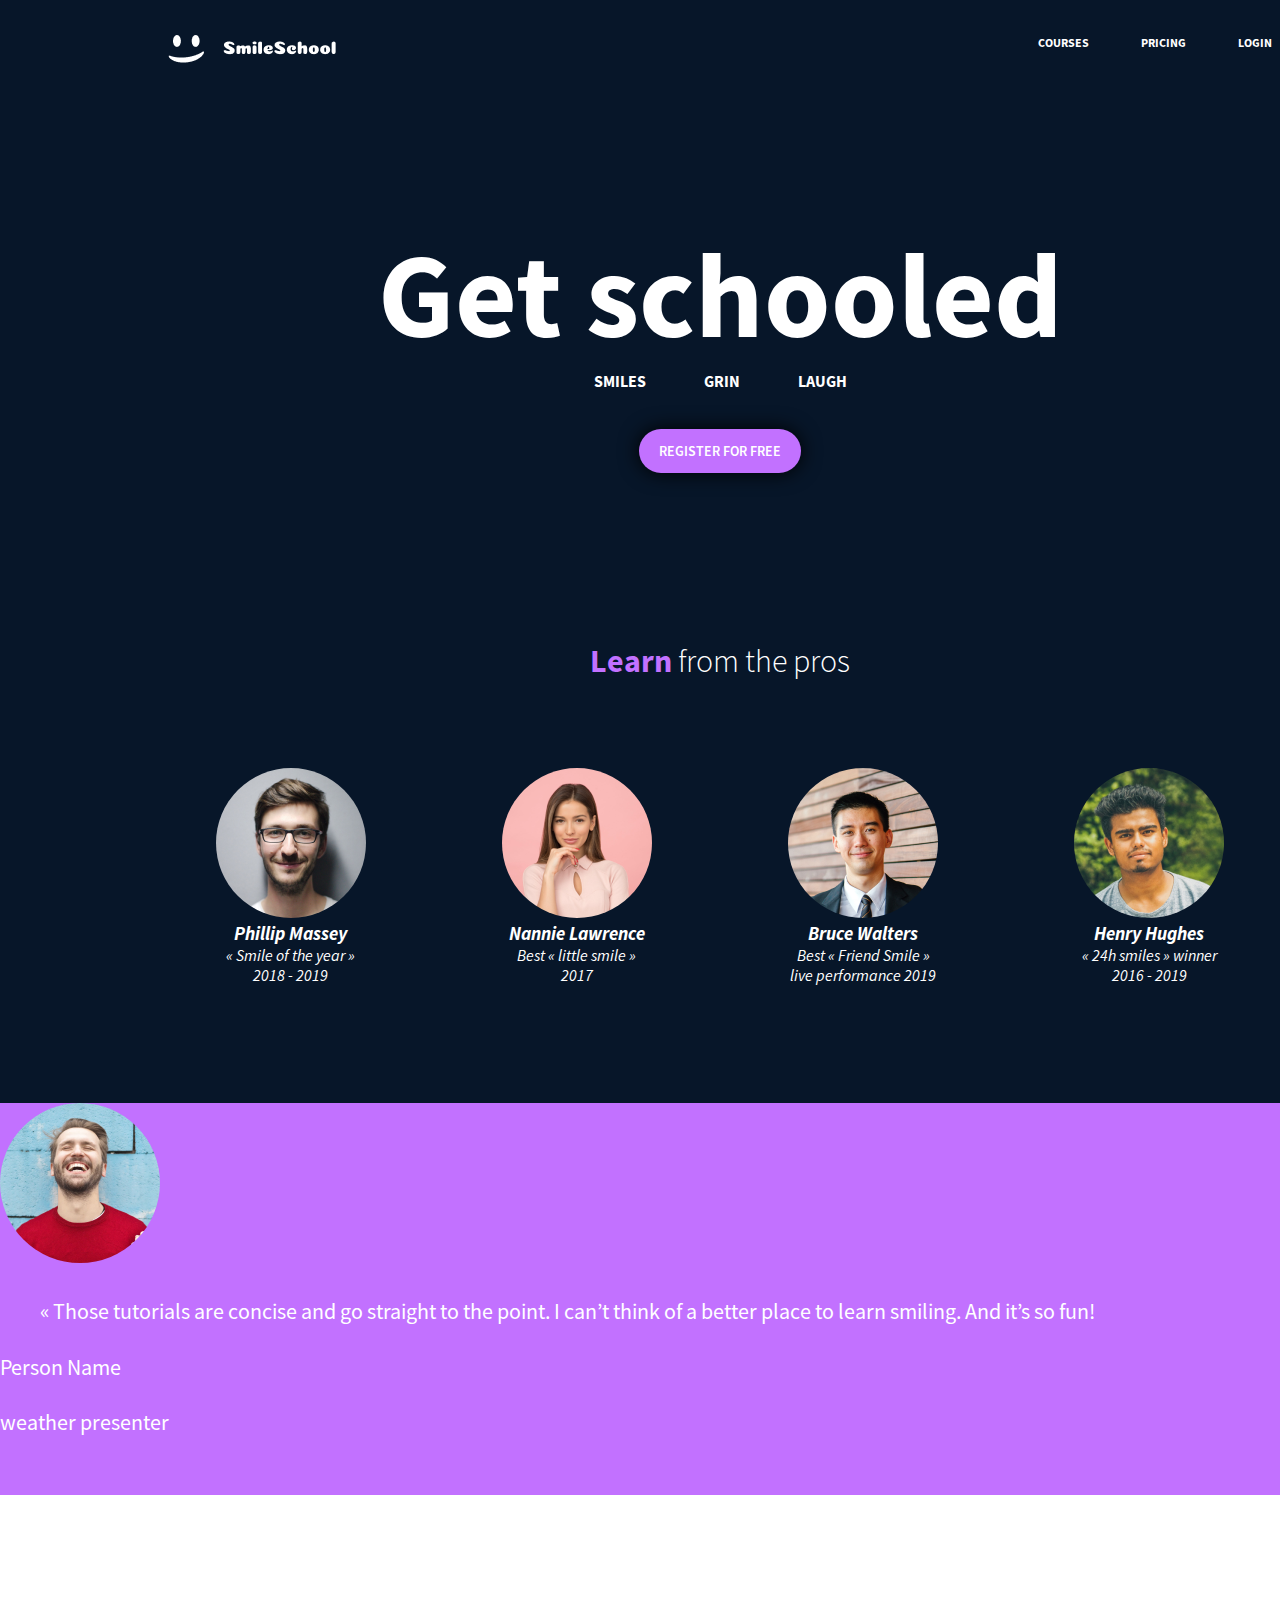
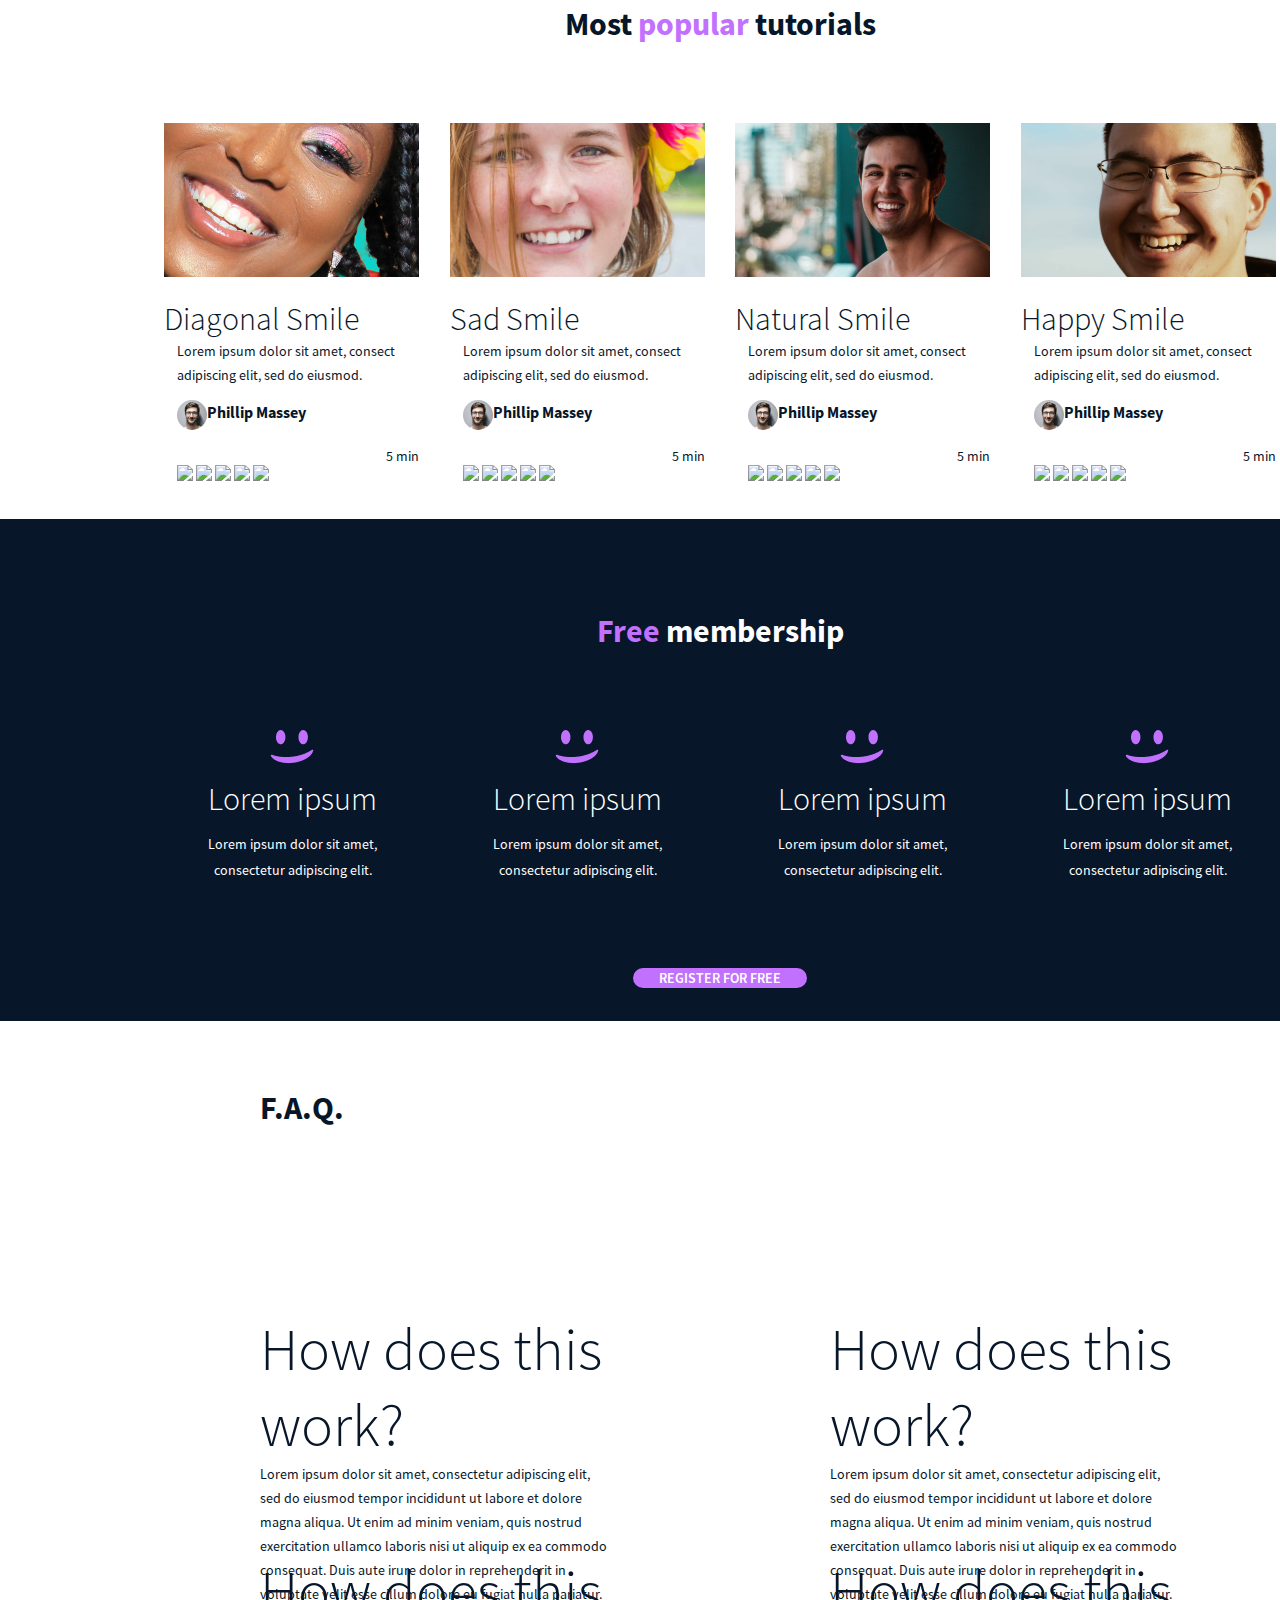
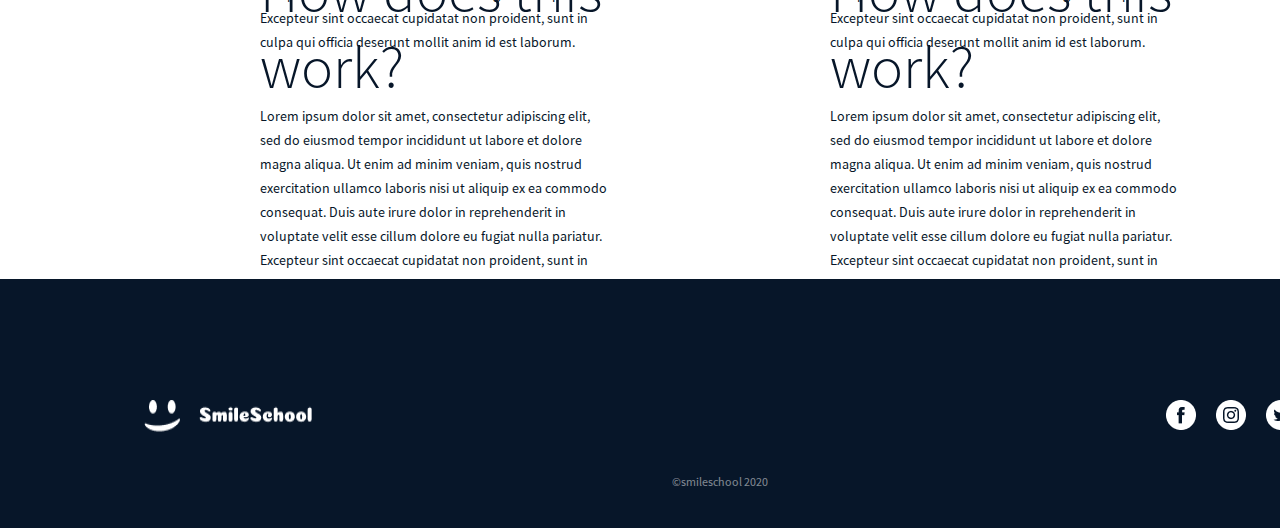
==== commit ce179429: "Fix font style issue and purple texts not showing up" ====
--- a/css_advanced/index.html
+++ b/css_advanced/index.html
@@ -32,7 +32,7 @@
                 <button id="banner-register-button" class="register-button">REGISTER FOR FREE</button>
             </div>
             <div id="pros-div">
-                <h2>Learn from the pros</h2>
+                <h2><span class="bold-text">Learn</span> from the pros</h2>
                 <div id="pros-quotes-div">
                     <div>
                         <img class="round-edge" src="images/pros/0.png" alt="Phillip's photo">
@@ -91,7 +91,7 @@
         <!-- VIDEOS SECTION -->
 
         <section id="videos-section">
-            <h1>Most popular tutorials</h1>
+            <h1>Most <span class="bold-text">popular</span> tutorials</h1>
             <div id="videos-block">
                 <div class="video-block">
                     <img src="images/tutorials/thumbnails/0.png" alt="">
@@ -175,7 +175,7 @@
         <!-- Membreship Section -->
 
         <section id="membership-section">
-            <h1>Free membership</h1>
+            <h1><span class="bold-text">Free</span> membership</h1>
             <div id="memberships-list">
                 <div class="membership">
                     <img src="images/smile.png" alt="Smile School's logo, without text">
--- a/css_advanced/styles.css
+++ b/css_advanced/styles.css
@@ -44,8 +44,19 @@
     width: 1440px;
     margin: 0;
     padding: 0;
-
-    font-family: 'Source Sans Pro';
+}
+
+* {
+    font-family: 'Source Sans Pro';
+}
+
+:root {
+    --purple: #C271FF;
+}
+
+.bold-text {
+    color: var(--purple);
+    font-weight: bold;
 }
 
 header {
@@ -124,7 +135,6 @@
 }
 
 #banner-register-button {
-    background-color: #C271FF;
     margin-top: 38px;
 
     box-shadow: 0px 0px 20px 0px #000000;
@@ -201,7 +211,7 @@
 
 .register-button {
     color: #FFFFFF;
-    background-color: #C271FF;
+    background-color: var(--purple);
 
     font-size: 14px;
     font-weight: 600;
@@ -221,7 +231,7 @@
     height: 392px;
 
     color: #FFFFFF;
-    background-color: #C271FF;
+    background-color: var(--purple);
 
     font-size: 22px;
     line-height: 33.6px;
@@ -266,12 +276,6 @@
     line-height: 40.22px;
 }
 
-h2 span {
-    color: #C271FF;
-
-    font-weight: bold;
-}
-
 #videos-section {
     text-align: center;
 
@@ -338,7 +342,7 @@
     margin-bottom: 14px;
 }
 .author-block h4 {
-    color: #C271FF;
+    color: var(--purple);
 
     font-weight: 600;
     font-size: 14px;
@@ -354,7 +358,7 @@
 }
 
 .rating-block span {
-    color: #C271FF;
+    color: var(--purple);
     font-weight: 600;
     size: 14px;
     line-height: 27px;
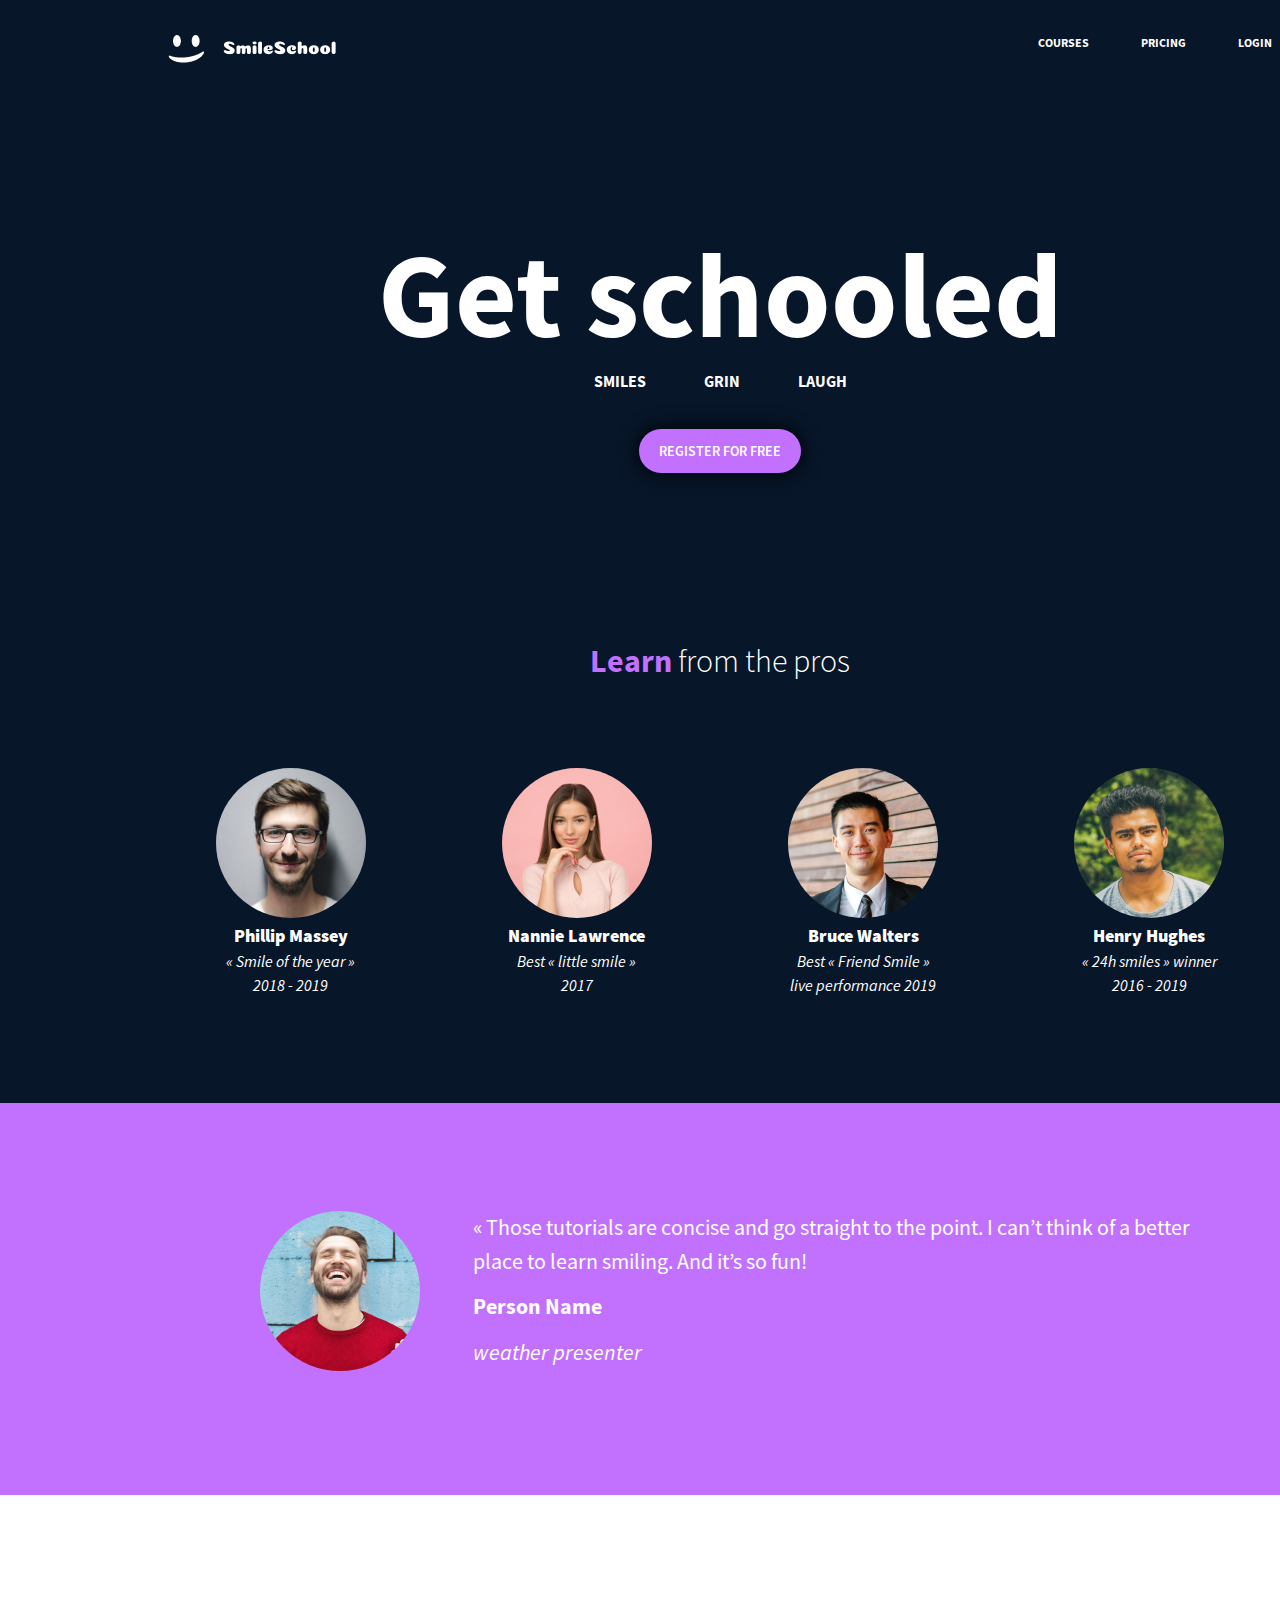
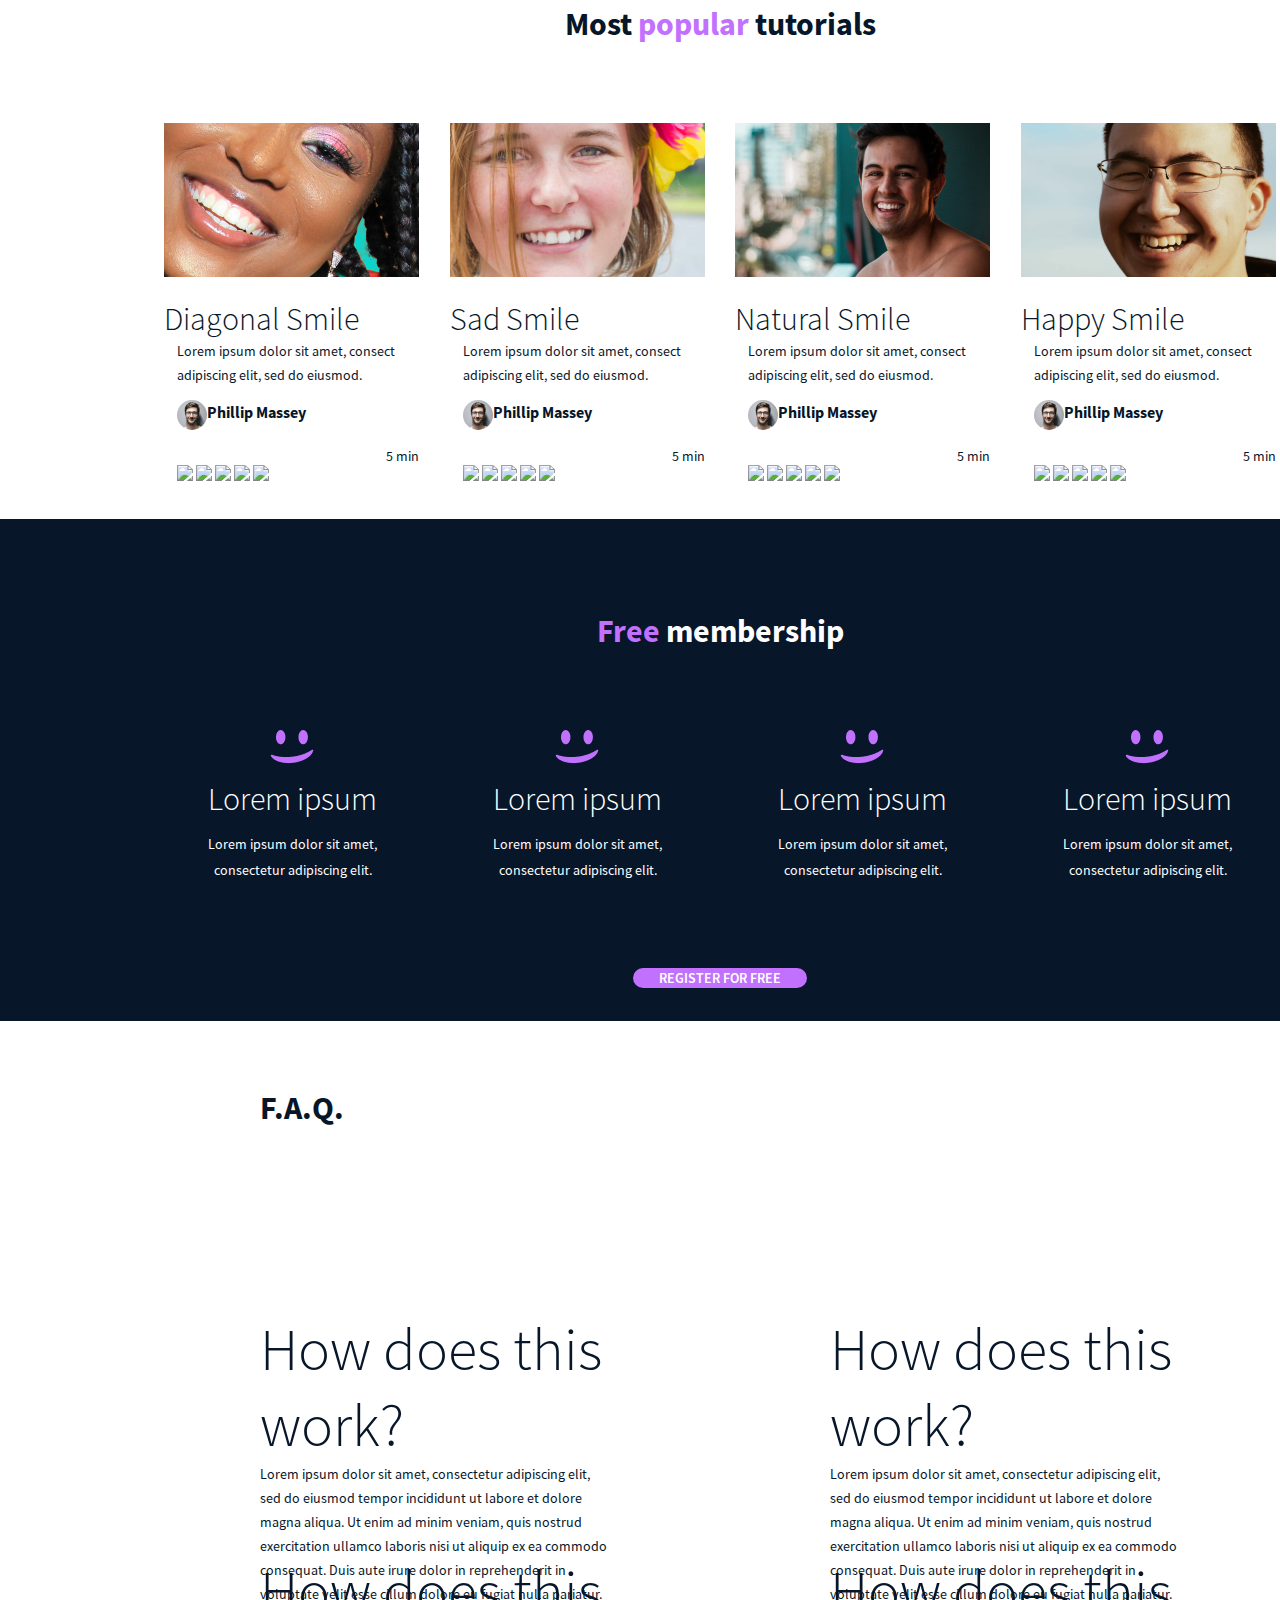
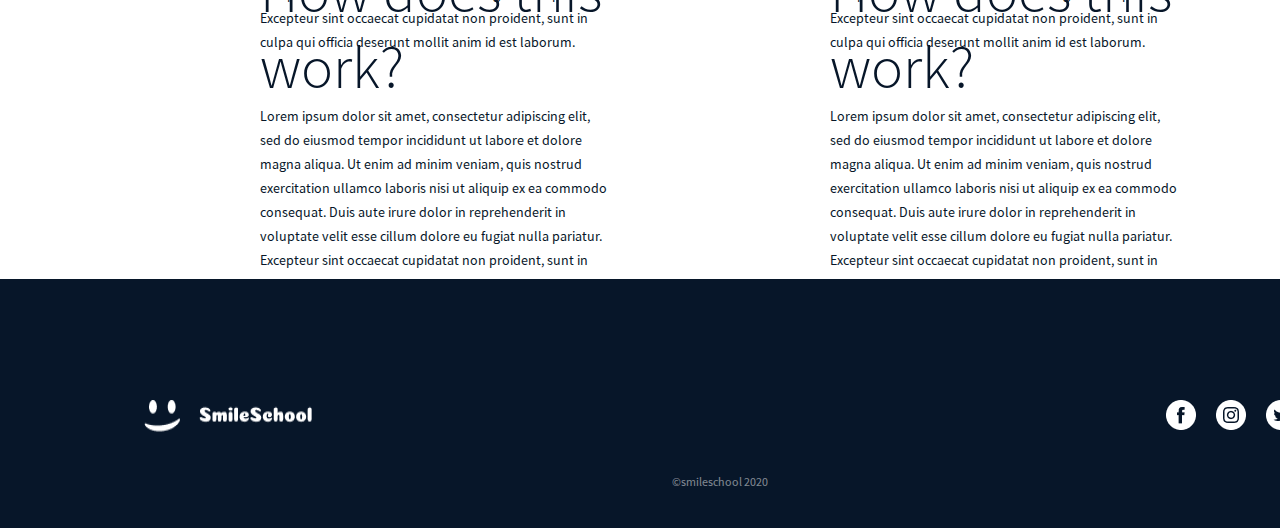
==== commit 16ceebc4: "Fix text styles above" ====
--- a/css_advanced/index.html
+++ b/css_advanced/index.html
@@ -36,8 +36,8 @@
                 <div id="pros-quotes-div">
                     <div>
                         <img class="round-edge" src="images/pros/0.png" alt="Phillip's photo">
-                        <h3>Phillip Massey</h3>
-                        <p>
+                        <h3 class="pro-quote-author">Phillip Massey</h3>
+                        <p class="pro-quote">
                             « Smile of the year »
                             <br>
                             2018 - 2019
@@ -45,8 +45,8 @@
                     </div>
                     <div>
                         <img class="round-edge" src="images/pros/1.png" alt="Nannie's photo">
-                        <h3>Nannie Lawrence</h3>
-                        <p>
+                        <h3 class="pro-quote-author">Nannie Lawrence</h3>
+                        <p class="pro-quote">
                             Best « little smile »
                             <br>
                             2017
@@ -54,8 +54,8 @@
                     </div>
                     <div>
                         <img class="round-edge" src="images/pros/2.png" alt="Bruce's photo">
-                        <h3>Bruce Walters</h3>
-                        <p>
+                        <h3 class="pro-quote-author">Bruce Walters</h3>
+                        <p class="pro-quote">
                             Best « Friend Smile »
                             <br>
                             live performance 2019
@@ -63,8 +63,8 @@
                     </div>
                     <div>
                         <img class="round-edge" src="images/pros/3.png" alt="Henry's photo">
-                        <h3>Henry Hughes</h3>
-                        <p>
+                        <h3 class="pro-quote-author">Henry Hughes</h3>
+                        <p class="pro-quote">
                             « 24h smiles » winner
                             <br>
                             2016 - 2019
@@ -76,14 +76,14 @@
         <!-- QUOTE BLOCK -->
 
         <section id="quote-section">
-            <div>
+            <div id="quote-div">
                 <img class="round-edge" src="images/testimony_profile.png" alt="weather presenter's photo">
-                <div role="">
+                <div id="quote-text">
                     <blockquote>
                         « Those tutorials are concise and go straight to the point. I can’t think of a better place to learn smiling. And it’s so fun!
                     </blockquote>
-                    <p>Person Name</p>
-                    <p>weather presenter</p>
+                    <p id="quote-author">Person Name</p>
+                    <p id="quote-author-profession">weather presenter</p>
                 </div>
             </div>
         </section>
--- a/css_advanced/styles.css
+++ b/css_advanced/styles.css
@@ -193,21 +193,21 @@
 
     display: flex;
     justify-content: space-between;
-
-    font-style: italic;
-    font-weight: normal;
-}
-
-#pros-quote-div {
-    text-align: center;
-    width: max-content;
-}
-
-.pros-quote-author {
+}
+
+.pro-quote-author {
+    font-style: normal;
+
     font-size: 18px;
     line-height: 27px;
     font-weight: 900;
 }
+.pro-quote {
+    font-size: 16px;
+    font-style: italic;
+    font-weight: normal;
+    line-height: 24px;
+}
 
 .register-button {
     color: #FFFFFF;
@@ -227,6 +227,8 @@
     margin-bottom: 0;
 }
 
+/* QUOTES SECTION */
+
 #quote-section {
     height: 392px;
 
@@ -252,7 +254,7 @@
     margin: 0;
 }
 
-#quote-section figure {
+#quote-text {
     width: 730px;
     height: 158px;
 
@@ -262,11 +264,11 @@
 
     text-align: left;
 }
-#quote-section cite {
+#quote-author {
     font-weight: bold;
     font-style: normal;
 }
-#quote-section figcaption {
+#quote-author-profession {
     font-style: italic;
 }
 
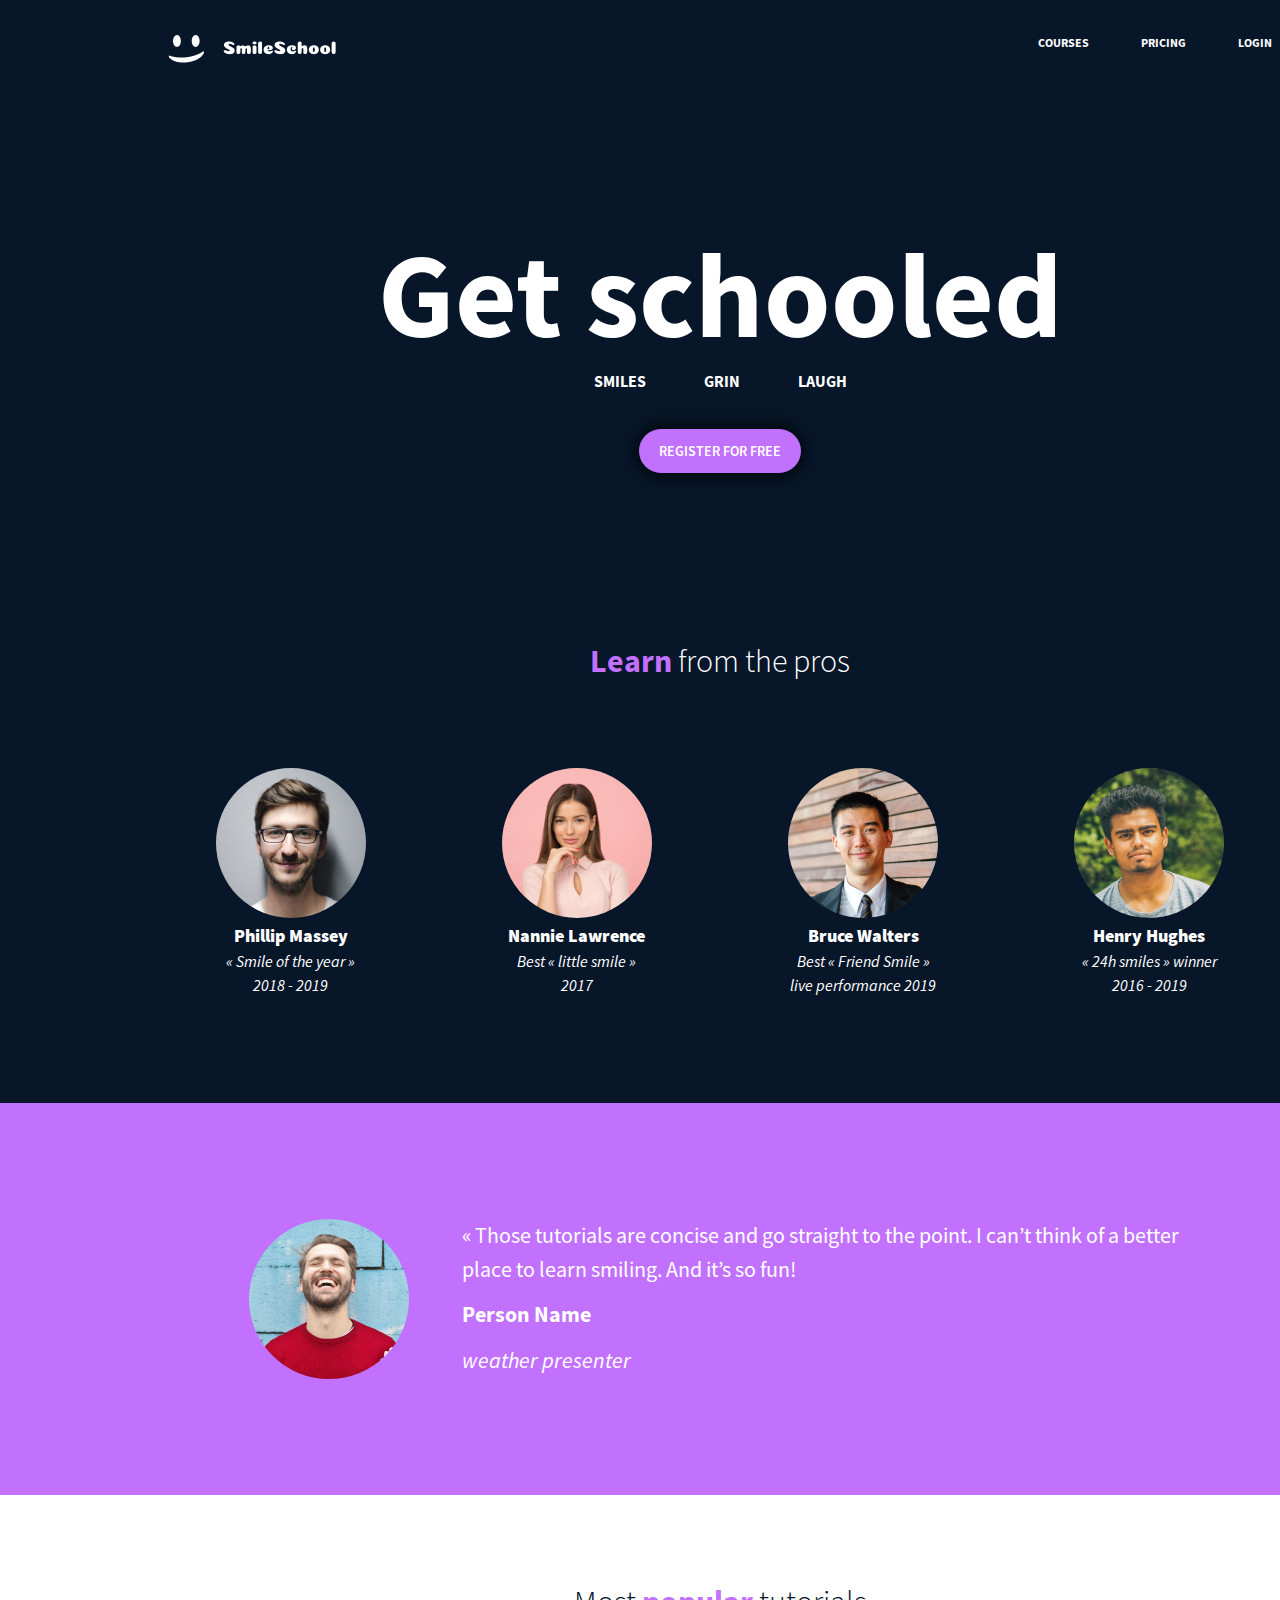
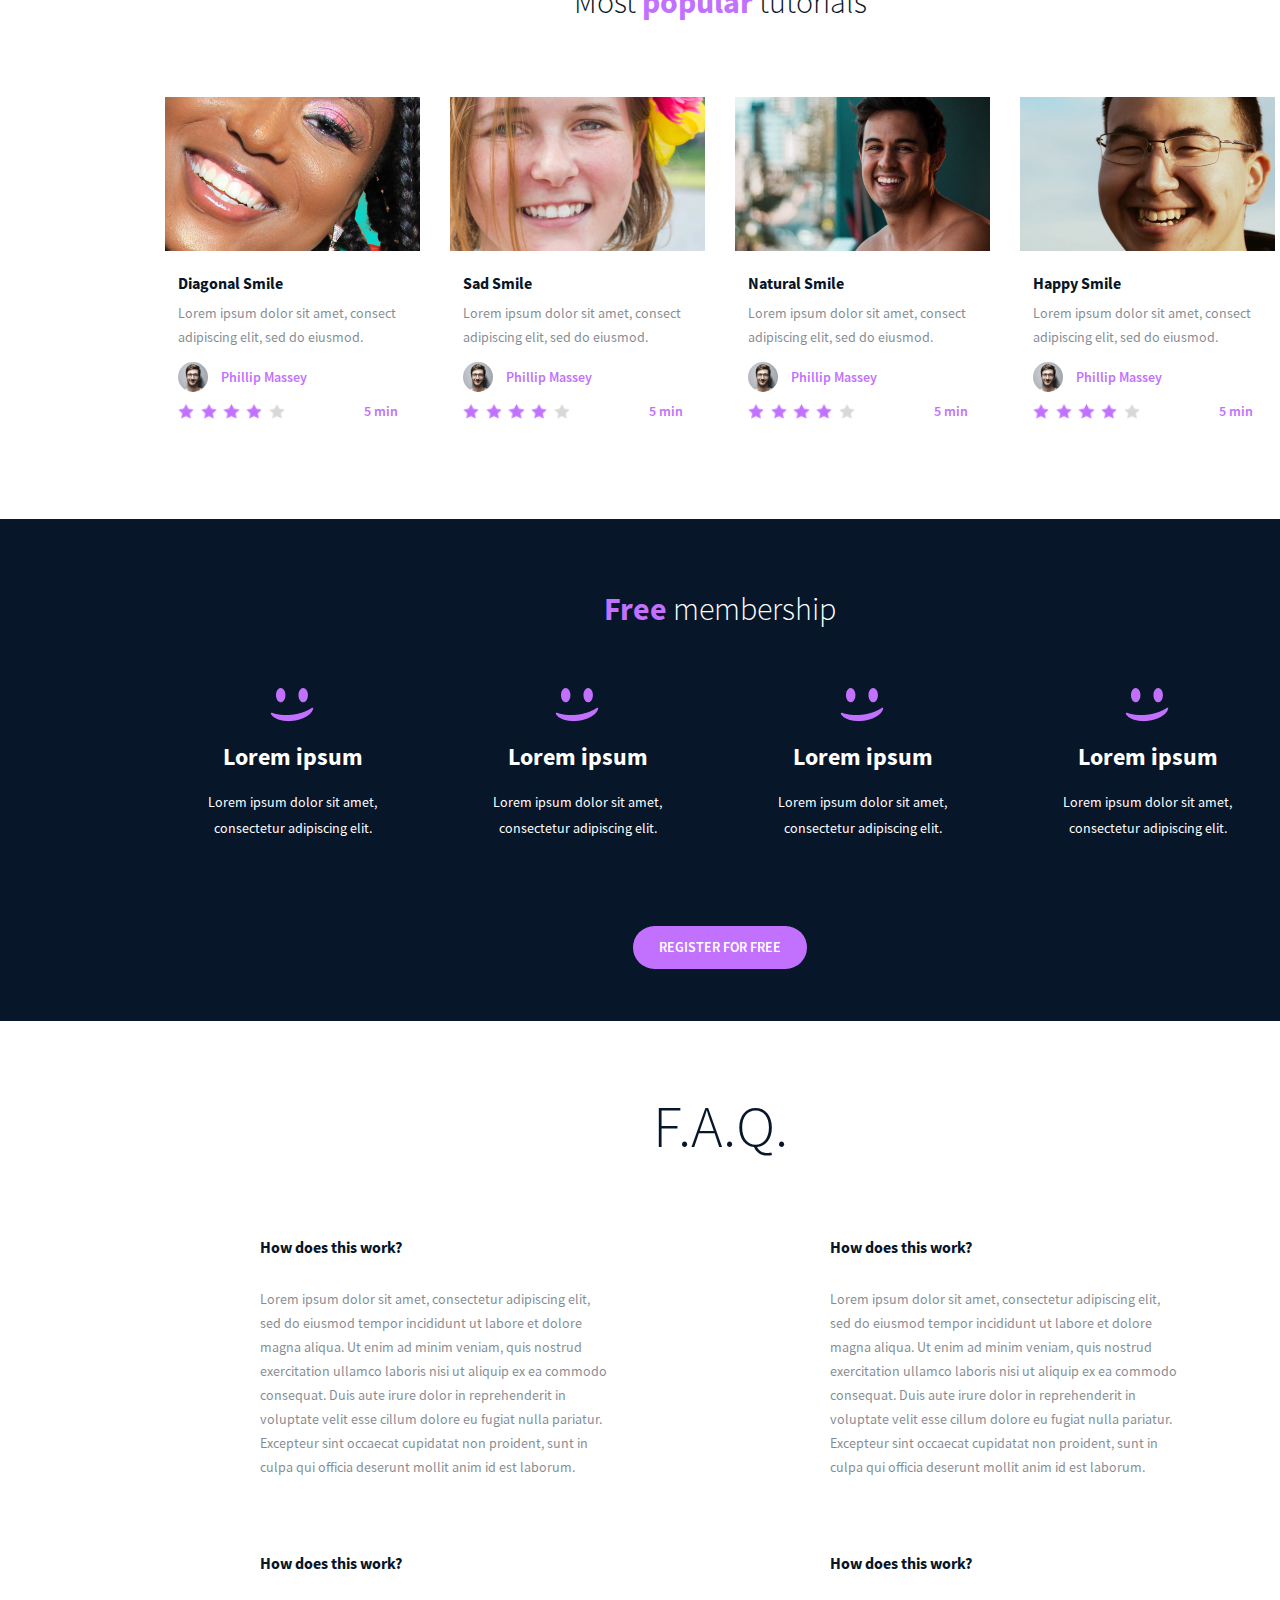
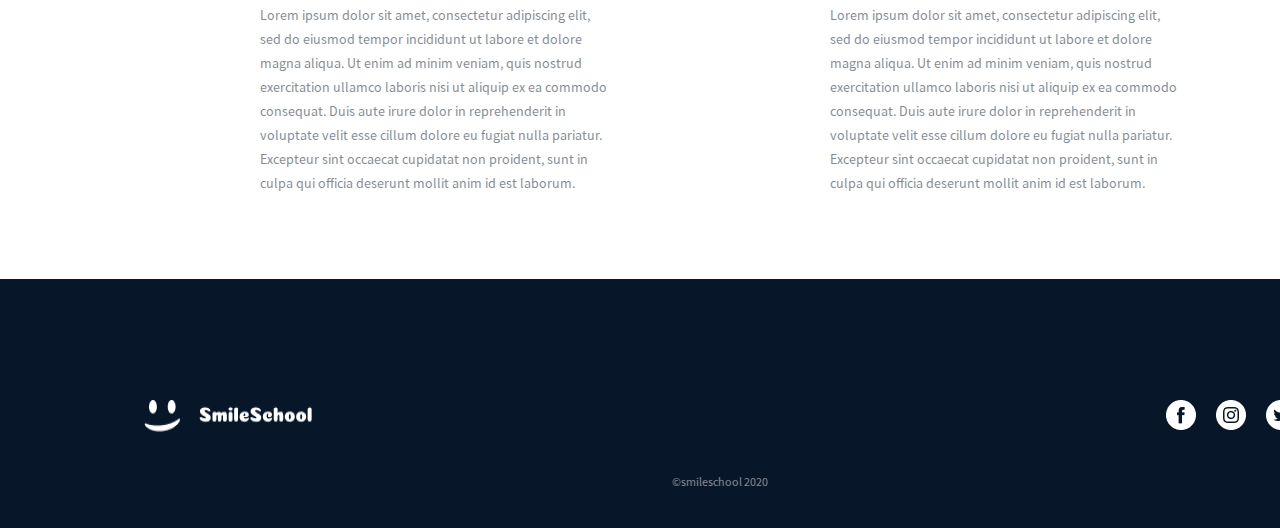
==== commit d1770d55: "Fix things after removing the IDs" ====
--- a/css_advanced/index.html
+++ b/css_advanced/index.html
@@ -96,10 +96,10 @@
                 <div class="video-block">
                     <img src="images/tutorials/thumbnails/0.png" alt="">
                     <h2>Diagonal Smile</h2>
-                    <p>Lorem ipsum dolor sit amet, consect adipiscing elit, sed do eiusmod.</p>
+                    <p class="video-description">Lorem ipsum dolor sit amet, consect adipiscing elit, sed do eiusmod.</p>
                     <div class="author-block">
                         <img class="round-edge" src="images/tutorials/authors/0.png" alt="Phillip Massey's photo">
-                        <h3>Phillip Massey</h3>
+                        <h3 class="video-author-name">Phillip Massey</h3>
                     </div>
                     <div class="rating-block">
                         <div class="stars-rating-score">
@@ -115,10 +115,10 @@
                 <div class="video-block">
                     <img src="images/tutorials/thumbnails/1.png" alt="">
                     <h2>Sad Smile</h2>
-                    <p>Lorem ipsum dolor sit amet, consect adipiscing elit, sed do eiusmod.</p>
+                    <p class="video-description">Lorem ipsum dolor sit amet, consect adipiscing elit, sed do eiusmod.</p>
                     <div class="author-block">
                         <img class="round-edge" src="images/tutorials/authors/0.png" alt="">
-                        <h3>Phillip Massey</h3>
+                        <h3 class="video-author-name">Phillip Massey</h3>
                     </div>
                     <div class="rating-block">
                         <div class="stars-rating-score">
@@ -134,10 +134,10 @@
                 <div class="video-block">
                     <img src="images/tutorials/thumbnails/2.png" alt="">
                     <h2>Natural Smile</h2>
-                    <p>Lorem ipsum dolor sit amet, consect adipiscing elit, sed do eiusmod.</p>
+                    <p class="video-description">Lorem ipsum dolor sit amet, consect adipiscing elit, sed do eiusmod.</p>
                     <div class="author-block">
                         <img class="round-edge" src="images/tutorials/authors/0.png" alt="">
-                        <h3>Phillip Massey</h3>
+                        <h3 class="video-author-name">Phillip Massey</h3>
                     </div>
                     <div class="rating-block">
                         <div class="stars-rating-score">
@@ -153,10 +153,10 @@
                 <div class="video-block">
                     <img src="images/tutorials/thumbnails/3.png" alt="">
                     <h2>Happy Smile</h2>
-                    <p>Lorem ipsum dolor sit amet, consect adipiscing elit, sed do eiusmod.</p>
+                    <p class="video-description">Lorem ipsum dolor sit amet, consect adipiscing elit, sed do eiusmod.</p>
                     <div class="author-block">
                         <img class="round-edge" src="images/tutorials/authors/0.png" alt="">
-                        <h3>Phillip Massey</h3>
+                        <h3 class="video-author-name">Phillip Massey</h3>
                     </div>
                     <div class="rating-block">
                         <div class="stars-rating-score">
@@ -204,7 +204,7 @@
         <!-- FAQ Section -->
 
         <section id="FAQ-section">
-            <h1>F.A.Q.</h1>
+            <h1 id="FAQ-title">F.A.Q.</h1>
             <div id="FAQ-content">
                 <div class="FAQ-row-block">
                     <div class="FAQ-item-block">
--- a/css_advanced/styles.css
+++ b/css_advanced/styles.css
@@ -40,7 +40,10 @@
     font-weight: 900;
 }
 
+/* REVIEWED UP TO EXERCISE 1 */
+
 body {
+    background-color: var(--white);
     width: 1440px;
     margin: 0;
     padding: 0;
@@ -48,10 +51,19 @@
 
 * {
     font-family: 'Source Sans Pro';
+    margin: 0;
 }
 
 :root {
     --purple: #C271FF;
+    --white: #FFFFFF;
+    --black: #071629;
+}
+
+section h1 {
+    font-weight: 300;
+    font-size: 32px;
+    line-height: 40.22px;
 }
 
 .bold-text {
@@ -65,7 +77,7 @@
     position: absolute;
     top: 35.02px;
 
-    color: #FFFFFF;
+    color: var(--white);
 
     z-index: 1;
 }
@@ -83,8 +95,11 @@
 #header-menu {
     width: 234px;
     height: 15px;
-    display: flex;
-    justify-content: space-between;
+
+    display: flex;
+    justify-content: space-between;
+
+    text-align: center;
 }
 
 header a {
@@ -92,7 +107,7 @@
     font-size: 12px;
     line-height: 15.08px;
     text-decoration: none;
-    color: #FFFFFF;
+    color: var(--white);
 }
 
 .round-edge {
@@ -101,8 +116,8 @@
 }
 
 #banner-section {
-    background-color: #071629;
-    color: #FFFFFF;
+    background-color: var(--black);
+    color: var(--white);
     text-align: center;
 }
 
@@ -113,6 +128,7 @@
     position: relative;
     z-index: 1;
 }
+
 #banner-background {
     position: absolute;
     top: 0;
@@ -143,6 +159,7 @@
 #banner-section h1 {
     font-size: 120px;
     line-height: 150.84px;
+    font-weight: 700;
 
     padding-top: 220px;
 }
@@ -163,7 +180,7 @@
     font-weight: 300;
     font-size: 32px;
     line-height: 40.22px;
-    color: #FFFFFF;
+    color: var(--white);
 }
 
 #pros-div {
@@ -210,7 +227,7 @@
 }
 
 .register-button {
-    color: #FFFFFF;
+    color: var(--white);
     background-color: var(--purple);
 
     font-size: 14px;
@@ -232,19 +249,20 @@
 #quote-section {
     height: 392px;
 
-    color: #FFFFFF;
+    color: var(--white);
     background-color: var(--purple);
 
     font-size: 22px;
     line-height: 33.6px;
+
+    display: flex;
 }
 #quote-div {
     width: 943px;
     height: 160px;
 
-    position: relative;
-    left: 260px;
-    top: 108px;
+    align-self: center;
+    margin: auto;
 
     display: flex;
     justify-content: space-between;
@@ -272,16 +290,12 @@
     font-style: italic;
 }
 
-h2 {
-    font-weight: 300;
-    font-size: 32px;
-    line-height: 40.22px;
-}
+/* TUTORIAL VIDEOS SECTION */
 
 #videos-section {
     text-align: center;
 
-    color: #071629;
+    color: var(--black);
 
     width: 1228px;
     height: 450px;
@@ -293,14 +307,12 @@
     display: flex;
     flex-direction: column;
     justify-content: space-between;
-}
-#videos-section h2 {
-    margin: 0;
+    align-items: center;
 }
 #videos-block {
-    padding: 58px;
-    display: flex;
-    justify-content: space-between;
+    display: flex;
+    gap: 30px;
+
     text-align: left;
 }
 .video-block {
@@ -318,8 +330,8 @@
     margin-left: 0px;
     margin-bottom: 18px;
 }
-.video-block h3 {
-    color: #071629;
+.video-block h2 {
+    color: var(--black);
 
     font-weight: bold;
     font-size: 16px;
@@ -327,8 +339,9 @@
 
     margin-bottom: 7.6px;
 }
-.video-block p {
-    color: #071629;
+.video-description {
+    color: var(--black);
+    opacity: 50.16%;
 
     height: 48px;
     margin-bottom: 13px;
@@ -337,19 +350,23 @@
     font-size: 14px;
     line-height: 24px;
 }
+
 .author-block {
     display: flex;
     align-items: center;
 
-    margin-bottom: 14px;
-}
-.author-block h4 {
+    margin-bottom: 6px;
+}
+
+.video-author-name, .rating-block p {
     color: var(--purple);
 
     font-weight: 600;
     font-size: 14px;
     line-height: 27px;
-
+}
+
+.video-author-name {
     margin-left: 13px;
 }
 
@@ -357,18 +374,26 @@
     display: flex;
     justify-content: space-between;
     align-items: center;
-}
-
-.rating-block span {
-    color: var(--purple);
-    font-weight: 600;
-    size: 14px;
-    line-height: 27px;
+
+    margin-right: 22px;
+}
+
+.rating-block * {
+    margin: 0;
+    padding: 0;
+}
+
+.stars-rating-score {
+    width: 107px;
+    height: 15px;
+
+    display: flex;
+    justify-content: space-between;
 }
 
 #membership-section {
-    color: #FFFFFF;
-    background-color: #071629;
+    color: var(--white);
+    background-color: var(--black);
     text-align: center;
 
     height: 502px;
@@ -420,6 +445,8 @@
     line-height: 26px;
 }
 
+/* FAQ SECTION */
+
 #FAQ-section {
     margin: auto;
     margin-top: 67px;
@@ -432,14 +459,14 @@
     flex-direction: column;
     justify-content: space-between;
 
-    color: #071629;
+    color: var(--black);
 }
 
 #FAQ-section * {
     margin: 0;
 }
 
-#FAQ-section h2 {
+#FAQ-title {
     font-weight: 300;
     font-size: 60px;
     line-height: 75.42px;
@@ -447,6 +474,12 @@
     align-self: center;
 }
 
+#FAQ-content {
+    display: flex;
+    flex-direction: column;
+    gap: 74px;
+}
+
 .FAQ-row-block {
     display: flex;
     justify-content: space-between;
@@ -468,6 +501,8 @@
 }
 
 .FAQ-answer {
+    opacity: 50.16%;
+
     font-weight: normal;
     font-size: 14px;
     line-height: 24px;
@@ -476,7 +511,7 @@
 footer {
     display: flex;
     height: 249px;
-    background-color: #071629;
+    background-color: var(--black);
     justify-content: flex-end;
     flex-direction: column;
     padding: 0 10% 0 10%;
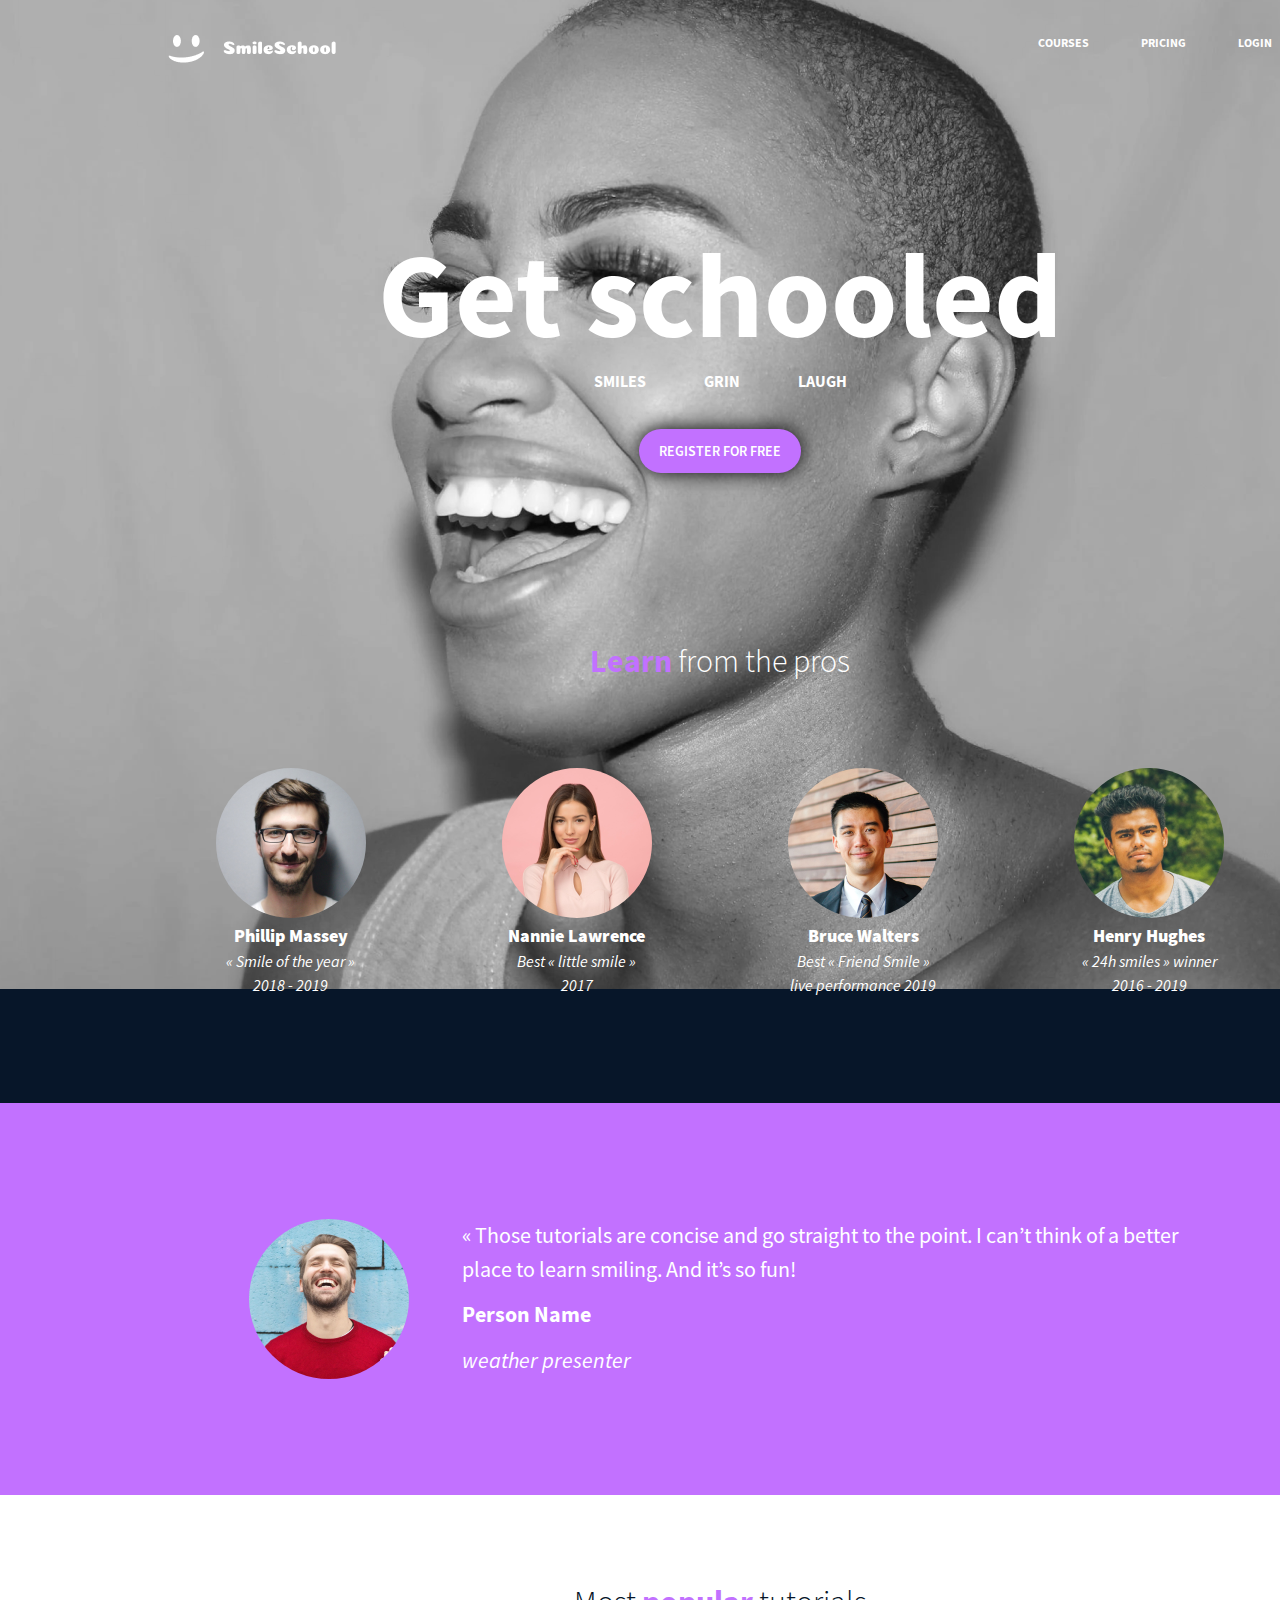
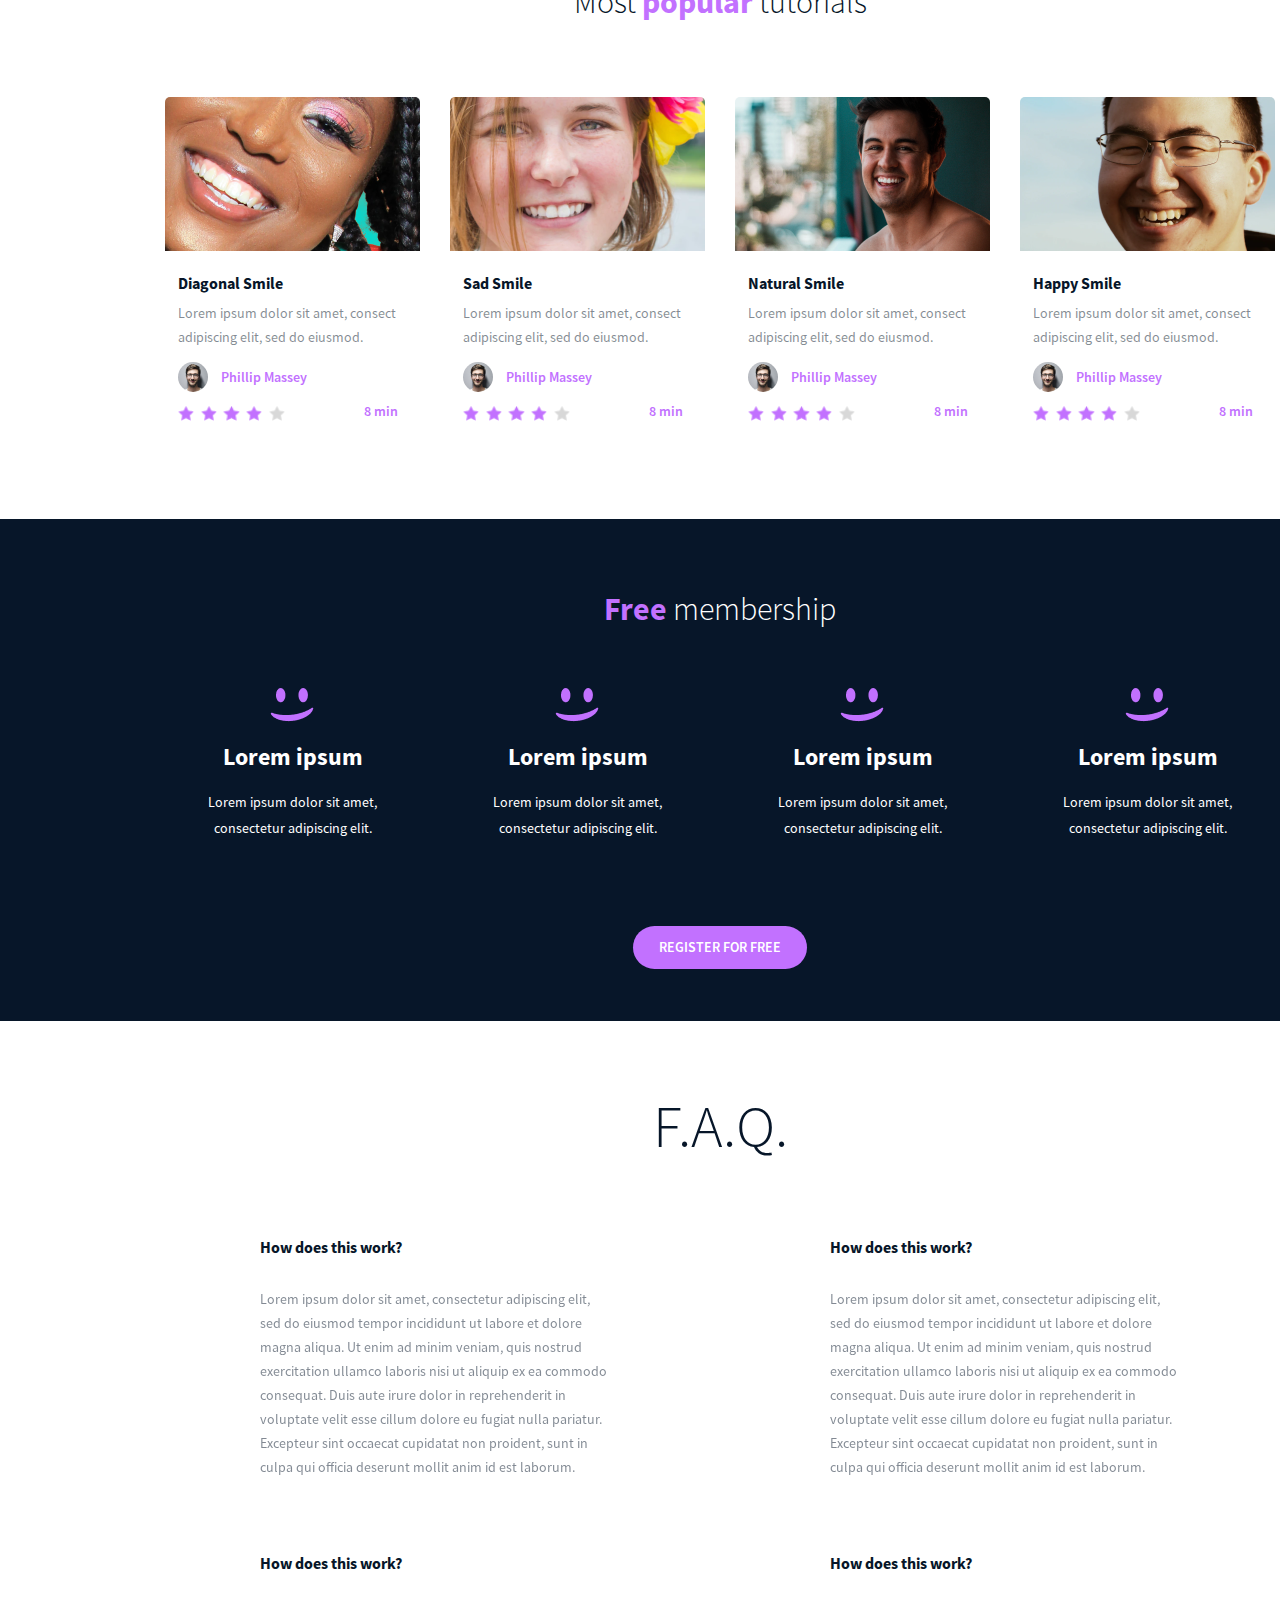
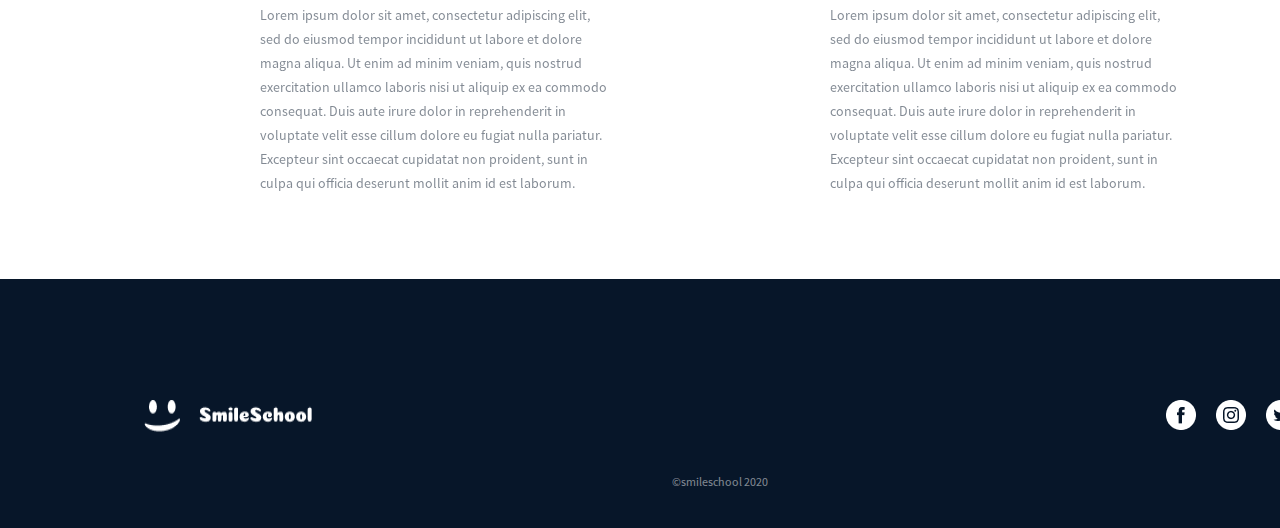
==== commit f521ef21: "Fix the videos section" ====
--- a/css_advanced/index.html
+++ b/css_advanced/index.html
@@ -22,6 +22,7 @@
         <!-- BANNER SECTION-->
 
         <section id="banner-section">
+            <img id="banner-background" src="images/background.png">
             <div>
                 <h1>Get schooled</h1>
                 <p id="subtitle">
@@ -94,7 +95,7 @@
             <h1>Most <span class="bold-text">popular</span> tutorials</h1>
             <div id="videos-block">
                 <div class="video-block">
-                    <img src="images/tutorials/thumbnails/0.png" alt="">
+                    <img class="video-thumbnail" src="images/tutorials/thumbnails/0.png" alt="">
                     <h2>Diagonal Smile</h2>
                     <p class="video-description">Lorem ipsum dolor sit amet, consect adipiscing elit, sed do eiusmod.</p>
                     <div class="author-block">
@@ -109,11 +110,11 @@
                             <img src="images/tutorials/full_star.png">
                             <img src="images/tutorials/empty_star.png">
                         </div>
-                        <p>5 min</p>
-                    </div>
-                </div>
-                <div class="video-block">
-                    <img src="images/tutorials/thumbnails/1.png" alt="">
+                        <p>8 min</p>
+                    </div>
+                </div>
+                <div class="video-block">
+                    <img class="video-thumbnail" src="images/tutorials/thumbnails/1.png" alt="">
                     <h2>Sad Smile</h2>
                     <p class="video-description">Lorem ipsum dolor sit amet, consect adipiscing elit, sed do eiusmod.</p>
                     <div class="author-block">
@@ -128,11 +129,11 @@
                             <img src="images/tutorials/full_star.png">
                             <img src="images/tutorials/empty_star.png">
                         </div>
-                        <p>5 min</p>
-                    </div>
-                </div>
-                <div class="video-block">
-                    <img src="images/tutorials/thumbnails/2.png" alt="">
+                        <p>8 min</p>
+                    </div>
+                </div>
+                <div class="video-block">
+                    <img class="video-thumbnail" src="images/tutorials/thumbnails/2.png" alt="">
                     <h2>Natural Smile</h2>
                     <p class="video-description">Lorem ipsum dolor sit amet, consect adipiscing elit, sed do eiusmod.</p>
                     <div class="author-block">
@@ -147,11 +148,11 @@
                             <img src="images/tutorials/full_star.png">
                             <img src="images/tutorials/empty_star.png">
                         </div>
-                        <p>5 min</p>
-                    </div>
-                </div>
-                <div class="video-block">
-                    <img src="images/tutorials/thumbnails/3.png" alt="">
+                        <p>8 min</p>
+                    </div>
+                </div>
+                <div class="video-block">
+                    <img class="video-thumbnail" src="images/tutorials/thumbnails/3.png" alt="">
                     <h2>Happy Smile</h2>
                     <p class="video-description">Lorem ipsum dolor sit amet, consect adipiscing elit, sed do eiusmod.</p>
                     <div class="author-block">
@@ -166,7 +167,7 @@
                             <img src="images/tutorials/full_star.png">
                             <img src="images/tutorials/empty_star.png">
                         </div>
-                        <p>5 min</p>
+                        <p>8 min</p>
                     </div>
                 </div>
             </div>
--- a/css_advanced/styles.css
+++ b/css_advanced/styles.css
@@ -44,6 +44,7 @@
 
 body {
     background-color: var(--white);
+
     width: 1440px;
     margin: 0;
     padding: 0;
@@ -58,6 +59,7 @@
     --purple: #C271FF;
     --white: #FFFFFF;
     --black: #071629;
+    --transparent-black: rgba(7, 22, 41, 0.50);
 }
 
 section h1 {
@@ -130,23 +132,19 @@
 }
 
 #banner-background {
+    filter: grayscale(100%);
+
     position: absolute;
     top: 0;
     left: 0;
     z-index: 0;
 }
-#banner-image {
-    z-index: 0;
-    filter: grayscale(100%);
-}
-
-#banner-background:after {
-    position: absolute;
+#banner-background::after {
     content: "";
+
+    width: 100%;
     height: 100%;
-    width: 100%;
-    top: 0;
-    left: 0;
+    z-index: 1;
     background: linear-gradient(to bottom, #07162900, #071629FF);
 }
 
@@ -218,12 +216,16 @@
     font-size: 18px;
     line-height: 27px;
     font-weight: 900;
+
+    margin-top: 2px;
 }
 .pro-quote {
     font-size: 16px;
     font-style: italic;
     font-weight: normal;
     line-height: 24px;
+
+    margin-top: 1px;
 }
 
 .register-button {
@@ -326,10 +328,21 @@
     margin: 0px 0px 0px 13px;
 }
 
-.video-block > img {
+.video-thumbnail {
+    border-top-left-radius: 5px;
+    border-top-right-radius: 5px;
+
     margin-left: 0px;
     margin-bottom: 18px;
 }
+.video-thumbnail::after {
+    content: "";
+
+    width: 64px;
+    height: 64px;
+
+    background-image: url('images/tutorials/thumbnails/play_video.png');
+}
 .video-block h2 {
     color: var(--black);
 
@@ -340,8 +353,7 @@
     margin-bottom: 7.6px;
 }
 .video-description {
-    color: var(--black);
-    opacity: 50.16%;
+    color: var(--transparent-black);
 
     height: 48px;
     margin-bottom: 13px;
@@ -373,7 +385,6 @@
 .rating-block {
     display: flex;
     justify-content: space-between;
-    align-items: center;
 
     margin-right: 22px;
 }
@@ -386,6 +397,8 @@
 .stars-rating-score {
     width: 107px;
     height: 15px;
+
+    margin-top: 8px;
 
     display: flex;
     justify-content: space-between;
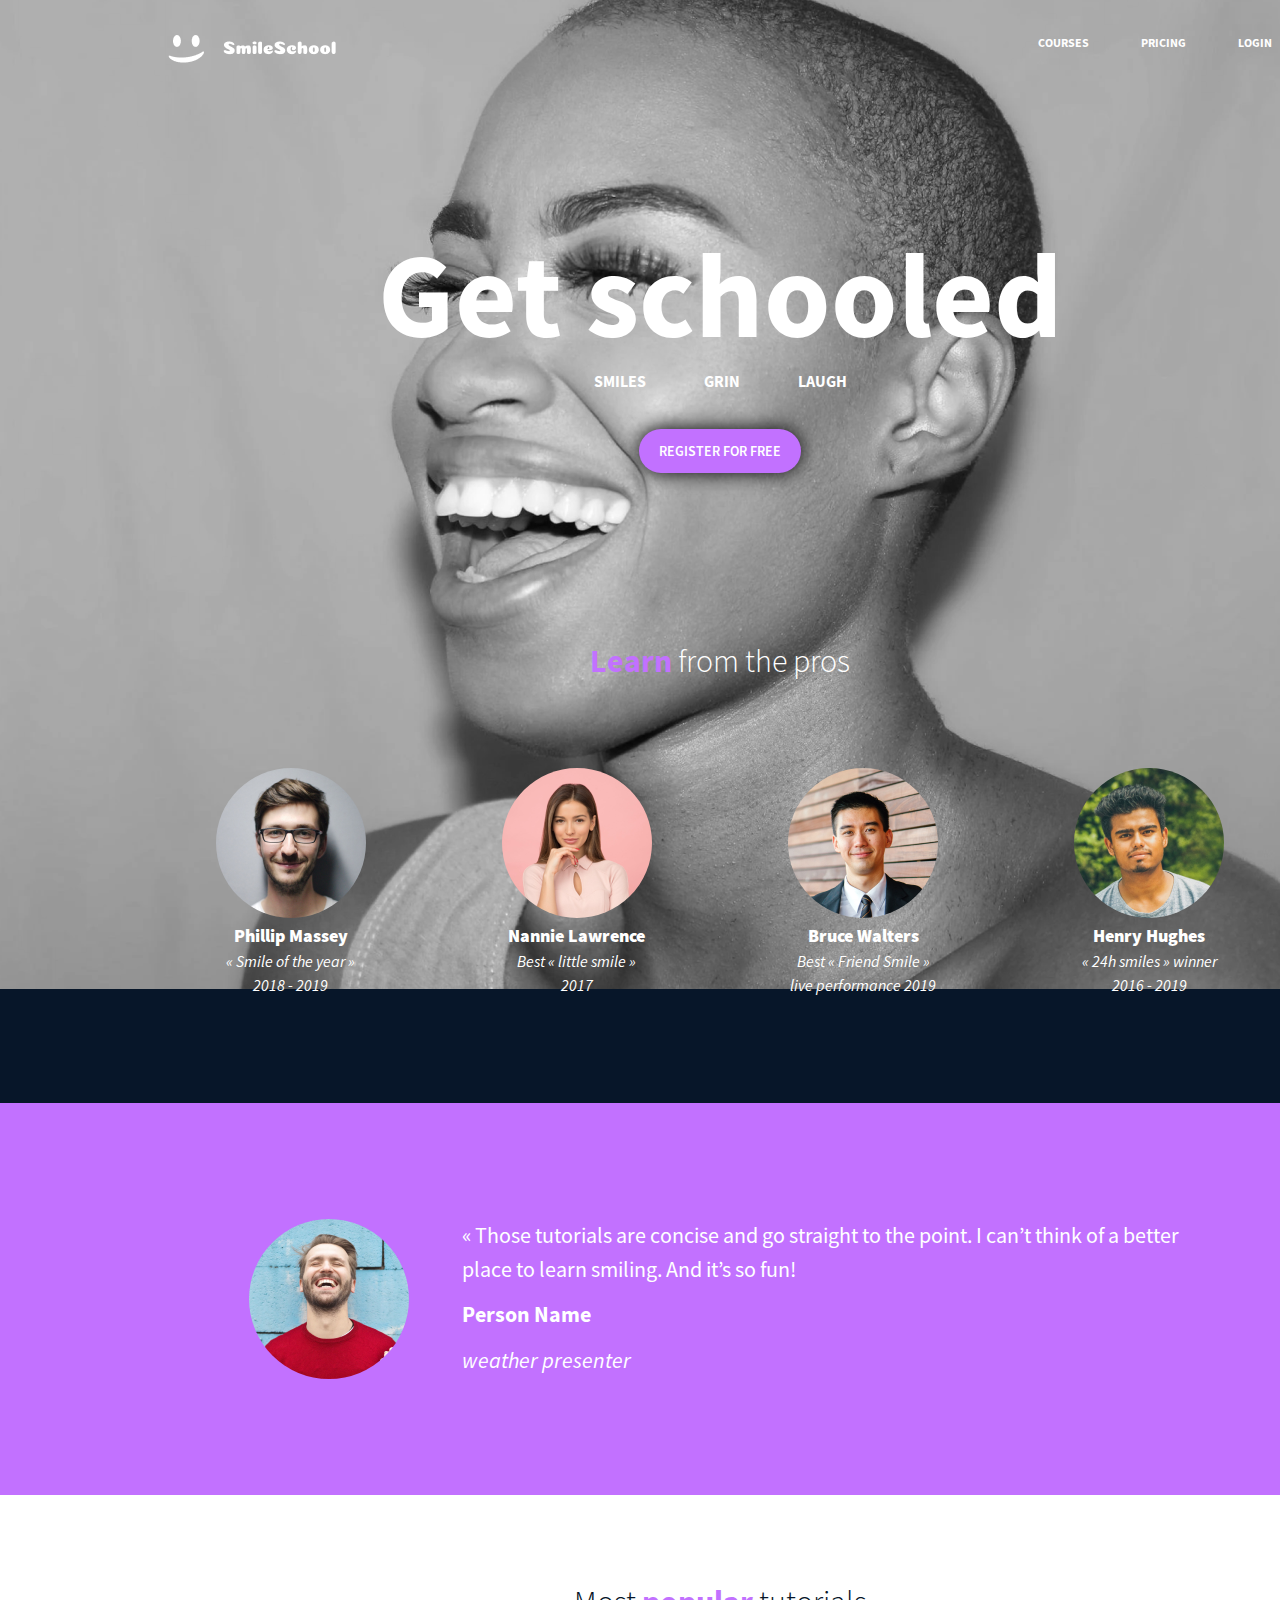
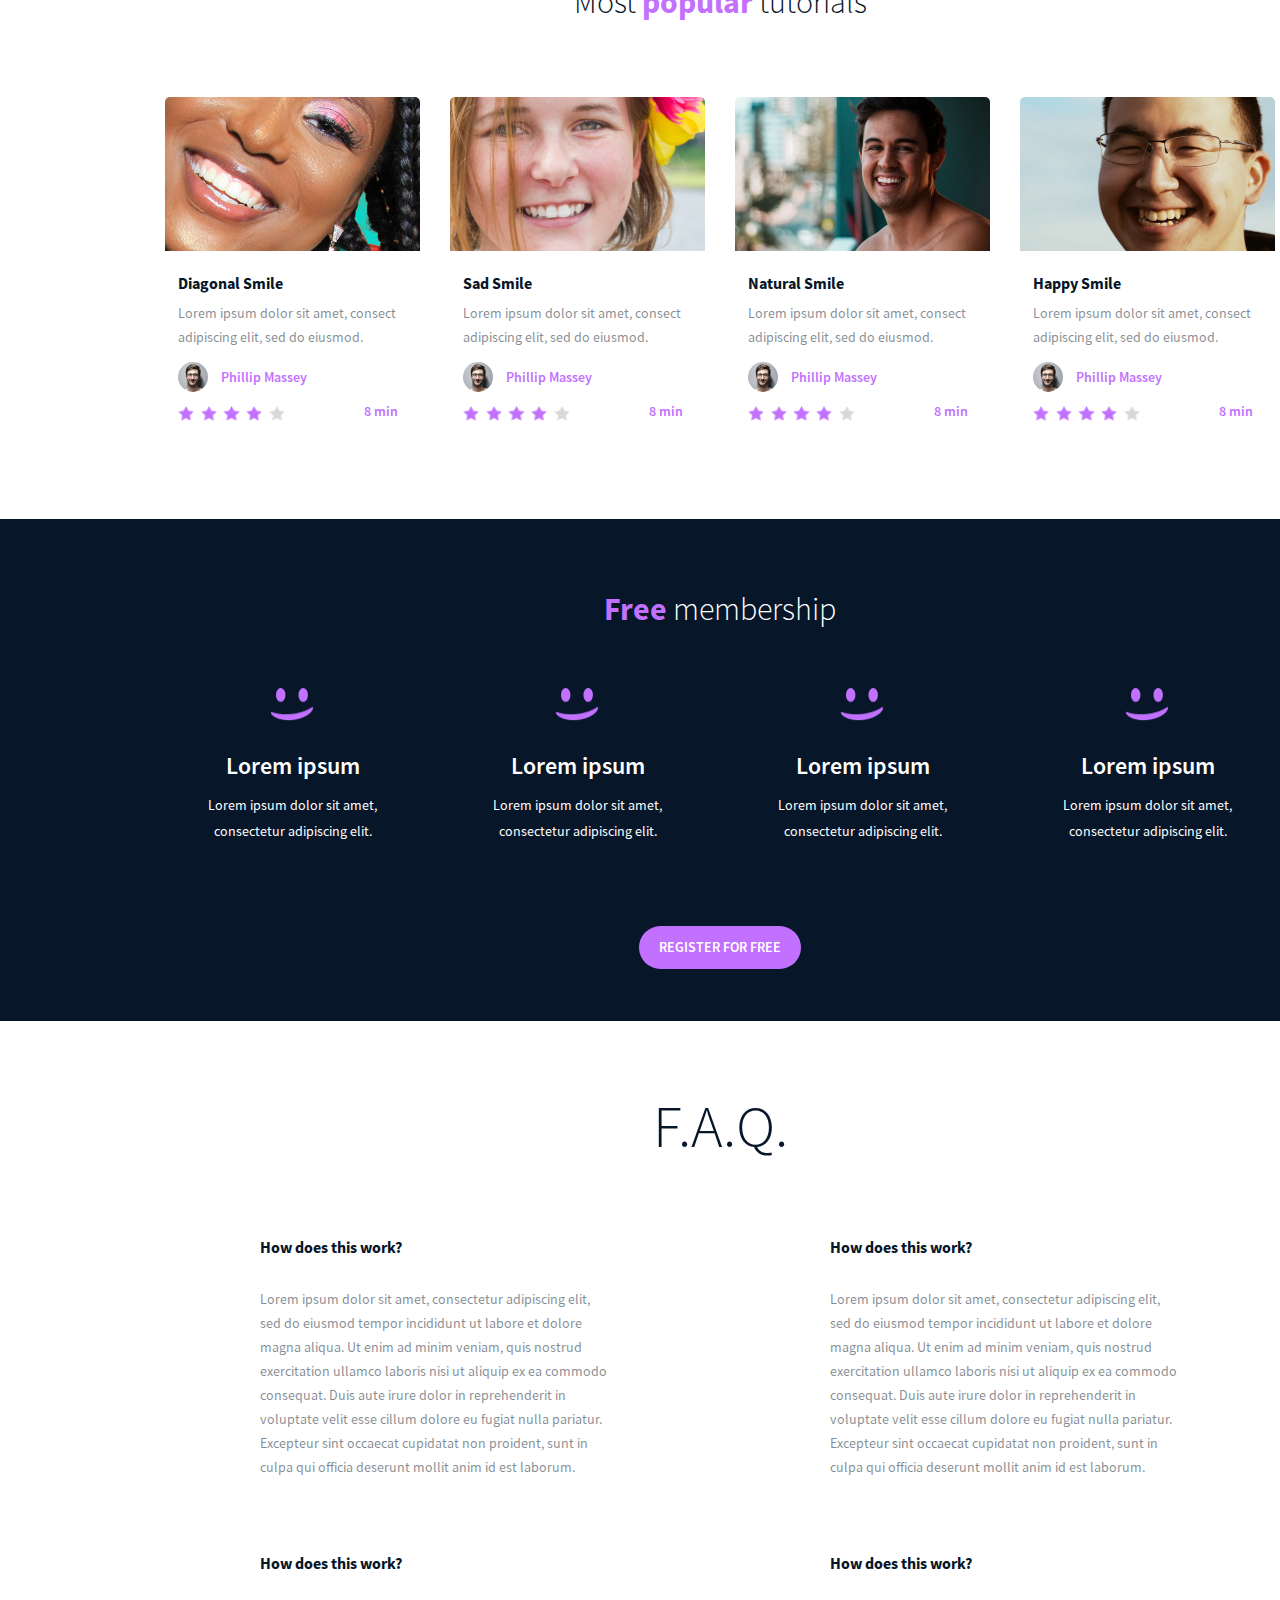
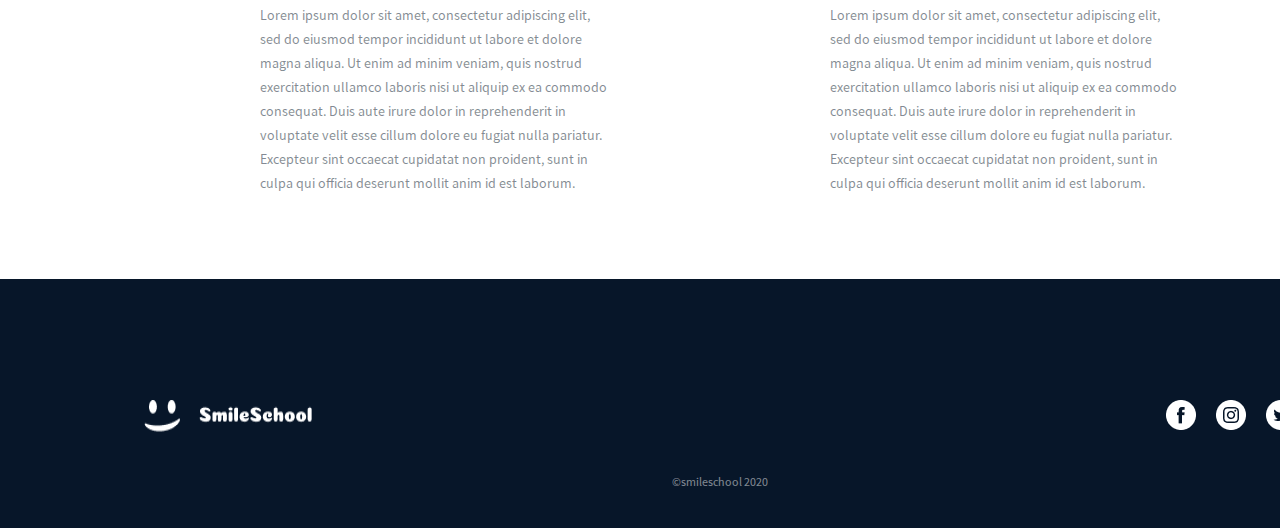
==== commit 3319ed4c: "Space the dots in the membership section and creectly color the paragraphs in the FAQ section" ====
--- a/css_advanced/index.html
+++ b/css_advanced/index.html
@@ -180,22 +180,22 @@
             <div id="memberships-list">
                 <div class="membership">
                     <img src="images/smile.png" alt="Smile School's logo, without text">
-                    <h2>Lorem ipsum</h2>
-                    <p>Lorem ipsum dolor sit amet, consectetur adipiscing elit.</p>
-                </div>
-                <div class="membership">
-                    <img src="images/smile.png" alt="Smile School's logo, without text">
-                    <h2>Lorem ipsum</h2>
-                    <p>Lorem ipsum dolor sit amet, consectetur adipiscing elit.</p>
-                </div>
-                <div class="membership">
-                    <img src="images/smile.png" alt="Smile School's logo, without text">
-                    <h2>Lorem ipsum</h2>
-                    <p>Lorem ipsum dolor sit amet, consectetur adipiscing elit.</p>
-                </div>
-                <div class="membership">
-                    <img src="images/smile.png" alt="Smile School's logo, without text">
-                    <h2>Lorem ipsum</h2>
+                    <h2 class="membership-title">Lorem ipsum</h2>
+                    <p>Lorem ipsum dolor sit amet, consectetur adipiscing elit.</p>
+                </div>
+                <div class="membership">
+                    <img src="images/smile.png" alt="Smile School's logo, without text">
+                    <h2 class="membership-title">Lorem ipsum</h2>
+                    <p>Lorem ipsum dolor sit amet, consectetur adipiscing elit.</p>
+                </div>
+                <div class="membership">
+                    <img src="images/smile.png" alt="Smile School's logo, without text">
+                    <h2 class="membership-title">Lorem ipsum</h2>
+                    <p>Lorem ipsum dolor sit amet, consectetur adipiscing elit.</p>
+                </div>
+                <div class="membership">
+                    <img src="images/smile.png" alt="Smile School's logo, without text">
+                    <h2 class="membership-title">Lorem ipsum</h2>
                     <p>Lorem ipsum dolor sit amet, consectetur adipiscing elit.</p>
                 </div>
             </div>
--- a/css_advanced/styles.css
+++ b/css_advanced/styles.css
@@ -238,6 +238,9 @@
     width: 162px;
     height: 44px;
 
+    margin: 0px;
+    padding: 0px;
+
     border: none;
     border-radius: 22px;
 
@@ -422,32 +425,33 @@
     box-sizing: content-box;
 }
 
-#membership-section h2 {
-    margin: 0;
-}
-
 #memberships-list {
     display: flex;
     justify-content: space-between;
-    padding: 58px 164px 85px 164px;
+    gap: 28px;
+
+    margin: 58px auto 85px;
 }
 
 .membership {
     width: 257px;
     height: 153px;
-
-    display: flex;
-    flex-direction: column;
-    justify-content: space-between;
 }
 .membership * {
     margin: 0 auto;
 }
 
-.membership h3 {
+.membership img {
+    height: 35.35px;
+    margin-bottom: 26.62px;
+}
+
+.membership-title {
     font-weight: 600;
     size: 18px;
     line-height: 26px;
+
+    margin-bottom: 13px;
 }
 
 .membership p {
@@ -514,7 +518,7 @@
 }
 
 .FAQ-answer {
-    opacity: 50.16%;
+    color: var(--transparent-black);
 
     font-weight: normal;
     font-size: 14px;
